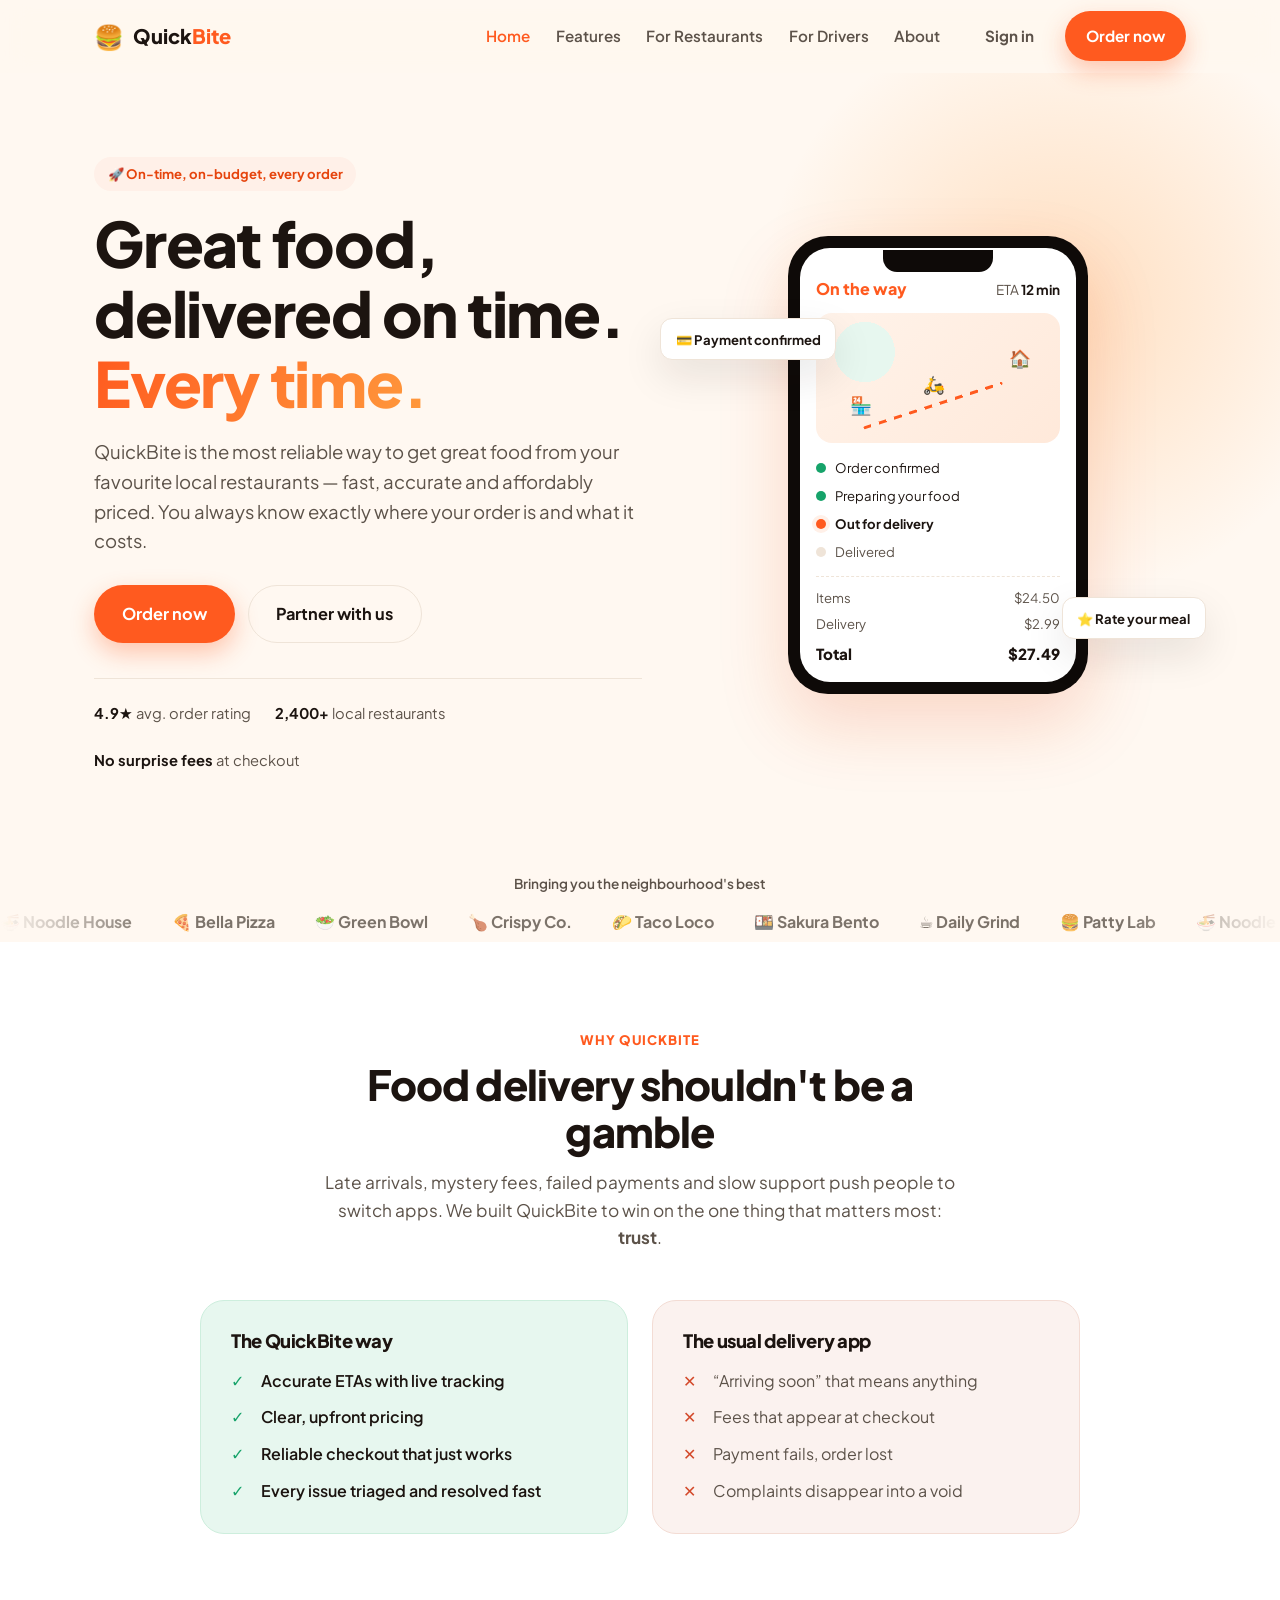
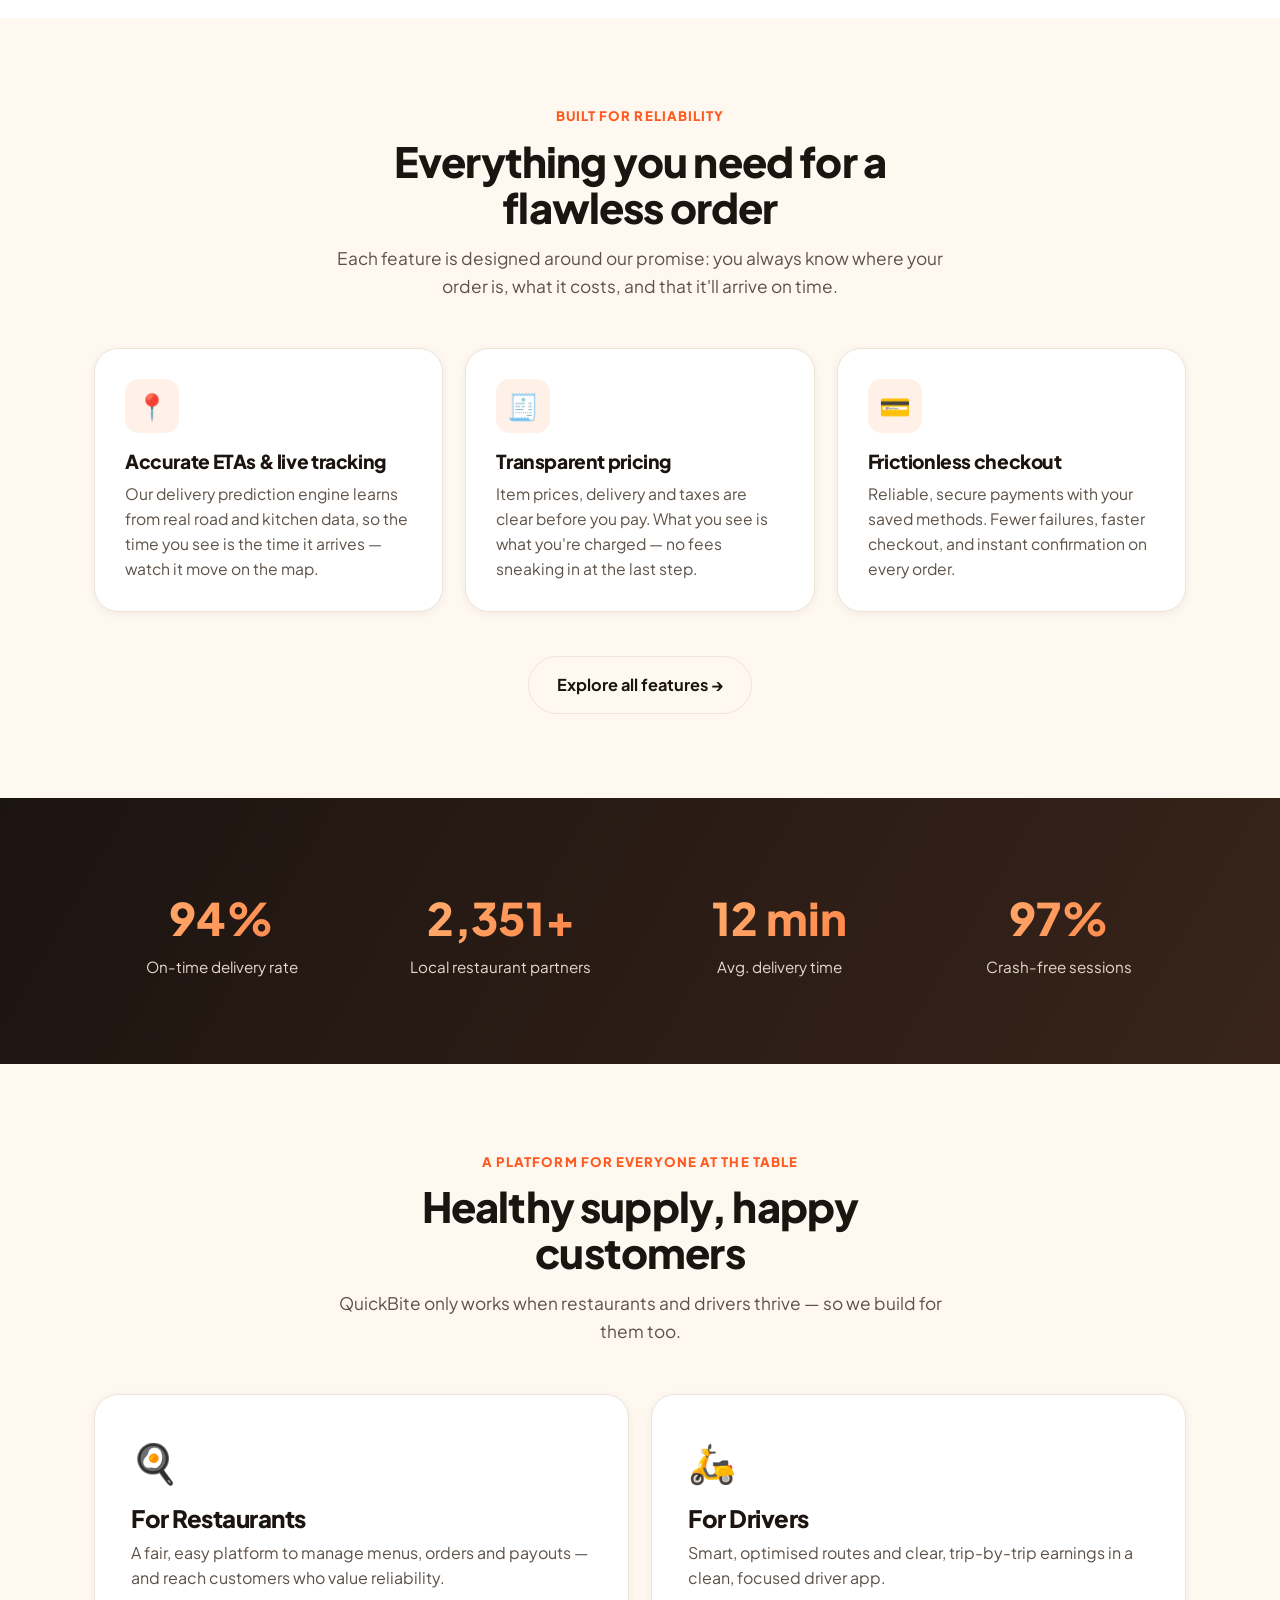
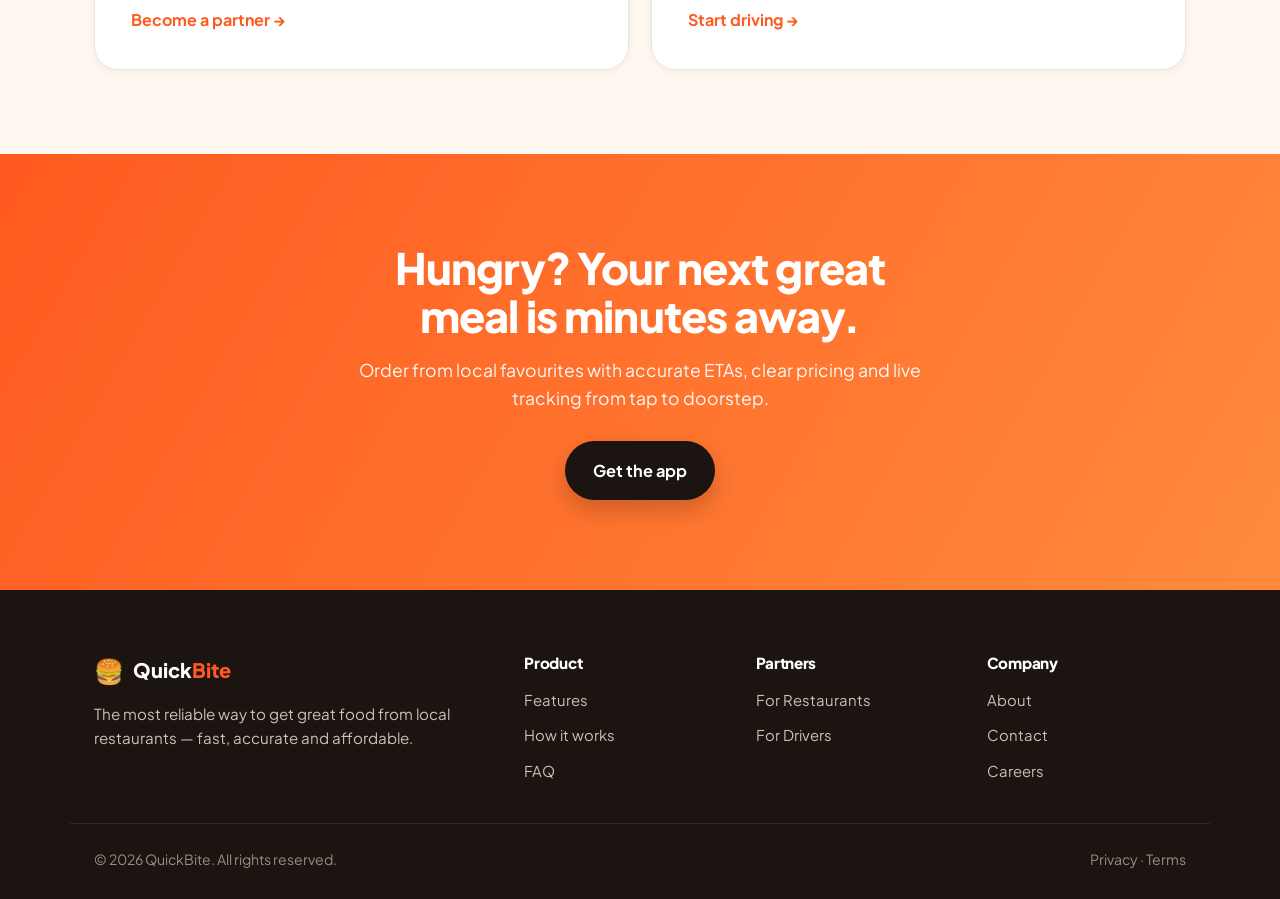
==== public/index.html @ 9fb8c3d3 "Split website into multiple pages" ====
<!DOCTYPE html>
<html lang="en">
<head>
  <meta charset="UTF-8" />
  <meta name="viewport" content="width=device-width, initial-scale=1.0" />
  <title>QuickBite — Great food, delivered on time. Every time.</title>
  <meta name="description" content="QuickBite is the most reliable way to get great food from local restaurants — delivered fast, accurately and affordably. Live tracking, accurate ETAs and clear pricing on every order." />
  <link rel="preconnect" href="https://fonts.googleapis.com" />
  <link rel="preconnect" href="https://fonts.gstatic.com" crossorigin />
  <link href="https://fonts.googleapis.com/css2?family=Plus+Jakarta+Sans:wght@400;500;600;700;800&display=swap" rel="stylesheet" />
  <link rel="stylesheet" href="styles.css" />
  <script>document.documentElement.classList.add("js");</script>
  <link rel="icon" href="data:image/svg+xml,<svg xmlns='http://www.w3.org/2000/svg' viewBox='0 0 100 100'><text y='.9em' font-size='90'>🍔</text></svg>" />
</head>
<body>
  <!-- ===== Header ===== -->
  <header class="site-header" id="top">
    <div class="container header-inner">
      <a href="index.html" class="brand" aria-label="QuickBite home">
        <span class="brand-mark" aria-hidden="true">🍔</span>
        <span class="brand-name">Quick<span>Bite</span></span>
      </a>
      <nav class="nav" aria-label="Primary">
        <ul class="nav-links" id="navLinks">
          <li><a href="index.html" aria-current="page">Home</a></li>
          <li><a href="features.html">Features</a></li>
          <li><a href="restaurants.html">For Restaurants</a></li>
          <li><a href="drivers.html">For Drivers</a></li>
          <li><a href="about.html">About</a></li>
        </ul>
      </nav>
      <div class="header-cta">
        <a href="#" class="btn btn-ghost">Sign in</a>
        <a href="contact.html" class="btn btn-primary">Order now</a>
      </div>
      <button class="nav-toggle" id="navToggle" aria-label="Open menu" aria-expanded="false" aria-controls="navLinks">
        <span></span><span></span><span></span>
      </button>
    </div>
  </header>

  <main>
    <!-- ===== Hero ===== -->
    <section class="hero">
      <div class="container hero-grid">
        <div class="hero-copy reveal">
          <span class="eyebrow">🚀 On-time, on-budget, every order</span>
          <h1>Great food, delivered on&nbsp;time. <span class="grad">Every&nbsp;time.</span></h1>
          <p class="lead">
            QuickBite is the most reliable way to get great food from your favourite local
            restaurants — fast, accurate and affordably priced. You always know exactly where
            your order is and what it costs.
          </p>
          <div class="hero-actions">
            <a href="contact.html" class="btn btn-primary btn-lg">Order now</a>
            <a href="restaurants.html" class="btn btn-outline btn-lg">Partner with us</a>
          </div>
          <ul class="hero-trust">
            <li><strong>4.9★</strong> avg. order rating</li>
            <li><strong>2,400+</strong> local restaurants</li>
            <li><strong>No surprise fees</strong> at checkout</li>
          </ul>
        </div>

        <!-- Live-tracking phone mockup -->
        <div class="hero-visual reveal" aria-hidden="true">
          <div class="phone">
            <div class="phone-notch"></div>
            <div class="phone-screen">
              <div class="track-head">
                <span class="track-status">On the way</span>
                <span class="track-eta">ETA <strong id="etaClock">12 min</strong></span>
              </div>
              <div class="track-map">
                <div class="route"></div>
                <div class="pin pin-store">🏪</div>
                <div class="pin pin-rider">🛵</div>
                <div class="pin pin-home">🏠</div>
              </div>
              <div class="track-steps">
                <div class="tstep done"><span class="dot"></span> Order confirmed</div>
                <div class="tstep done"><span class="dot"></span> Preparing your food</div>
                <div class="tstep active"><span class="dot"></span> Out for delivery</div>
                <div class="tstep"><span class="dot"></span> Delivered</div>
              </div>
              <div class="track-bill">
                <div class="bill-row"><span>Items</span><span>$24.50</span></div>
                <div class="bill-row"><span>Delivery</span><span>$2.99</span></div>
                <div class="bill-row total"><span>Total</span><span>$27.49</span></div>
              </div>
            </div>
          </div>
          <div class="floaty floaty-1">💳 Payment confirmed</div>
          <div class="floaty floaty-2">⭐ Rate your meal</div>
        </div>
      </div>
      <div class="hero-glow" aria-hidden="true"></div>
    </section>

    <!-- ===== Logos / trust bar ===== -->
    <section class="marquee-wrap" aria-label="Trusted by local favourites">
      <p class="marquee-label">Bringing you the neighbourhood's best</p>
      <div class="marquee">
        <div class="marquee-track">
          <span>🍜 Noodle House</span><span>🍕 Bella Pizza</span><span>🥗 Green Bowl</span>
          <span>🍗 Crispy Co.</span><span>🌮 Taco Loco</span><span>🍱 Sakura Bento</span>
          <span>☕ Daily Grind</span><span>🍔 Patty Lab</span>
          <span>🍜 Noodle House</span><span>🍕 Bella Pizza</span><span>🥗 Green Bowl</span>
          <span>🍗 Crispy Co.</span><span>🌮 Taco Loco</span><span>🍱 Sakura Bento</span>
          <span>☕ Daily Grind</span><span>🍔 Patty Lab</span>
        </div>
      </div>
    </section>

    <!-- ===== Problem → Promise ===== -->
    <section class="section problem">
      <div class="container">
        <div class="section-head reveal">
          <span class="kicker">Why QuickBite</span>
          <h2>Food delivery shouldn't be a gamble</h2>
          <p>Late arrivals, mystery fees, failed payments and slow support push people to switch apps.
             We built QuickBite to win on the one thing that matters most: <strong>trust</strong>.</p>
        </div>
        <div class="compare reveal">
          <div class="compare-col good">
            <h3>The QuickBite way</h3>
            <ul>
              <li>Accurate ETAs with live tracking</li>
              <li>Clear, upfront pricing</li>
              <li>Reliable checkout that just works</li>
              <li>Every issue triaged and resolved fast</li>
            </ul>
          </div>
          <div class="compare-col bad">
            <h3>The usual delivery app</h3>
            <ul>
              <li>“Arriving soon” that means anything</li>
              <li>Fees that appear at checkout</li>
              <li>Payment fails, order lost</li>
              <li>Complaints disappear into a void</li>
            </ul>
          </div>
        </div>
      </div>
    </section>

    <!-- ===== Feature highlights ===== -->
    <section class="section features">
      <div class="container">
        <div class="section-head reveal">
          <span class="kicker">Built for reliability</span>
          <h2>Everything you need for a flawless order</h2>
          <p>Each feature is designed around our promise: you always know where your order is, what it costs, and that it'll arrive on time.</p>
        </div>
        <div class="feature-grid">
          <article class="feature-card reveal">
            <div class="feature-icon">📍</div>
            <h3>Accurate ETAs &amp; live tracking</h3>
            <p>Our delivery prediction engine learns from real road and kitchen data, so the time you see is the time it arrives — watch it move on the map.</p>
          </article>
          <article class="feature-card reveal">
            <div class="feature-icon">🧾</div>
            <h3>Transparent pricing</h3>
            <p>Item prices, delivery and taxes are clear before you pay. What you see is what you're charged — no fees sneaking in at the last step.</p>
          </article>
          <article class="feature-card reveal">
            <div class="feature-icon">💳</div>
            <h3>Frictionless checkout</h3>
            <p>Reliable, secure payments with your saved methods. Fewer failures, faster checkout, and instant confirmation on every order.</p>
          </article>
        </div>
        <div class="section-foot reveal">
          <a href="features.html" class="btn btn-outline btn-lg">Explore all features →</a>
        </div>
      </div>
    </section>

    <!-- ===== Stats band ===== -->
    <section class="section stats-band">
      <div class="container stats-grid">
        <div class="stat reveal"><span class="stat-num" data-count="96" data-suffix="%">0%</span><span class="stat-label">On-time delivery rate</span></div>
        <div class="stat reveal"><span class="stat-num" data-count="2400" data-suffix="+">0</span><span class="stat-label">Local restaurant partners</span></div>
        <div class="stat reveal"><span class="stat-num" data-count="12" data-suffix=" min">0</span><span class="stat-label">Avg. delivery time</span></div>
        <div class="stat reveal"><span class="stat-num" data-count="99" data-suffix="%">0%</span><span class="stat-label">Crash-free sessions</span></div>
      </div>
    </section>

    <!-- ===== Audience teasers ===== -->
    <section class="section audience">
      <div class="container">
        <div class="section-head reveal">
          <span class="kicker">A platform for everyone at the table</span>
          <h2>Healthy supply, happy customers</h2>
          <p>QuickBite only works when restaurants and drivers thrive — so we build for them too.</p>
        </div>
        <div class="audience-grid">
          <a href="restaurants.html" class="audience-card reveal">
            <span class="audience-emoji">🍳</span>
            <h3>For Restaurants</h3>
            <p>A fair, easy platform to manage menus, orders and payouts — and reach customers who value reliability.</p>
            <span class="audience-link">Become a partner →</span>
          </a>
          <a href="drivers.html" class="audience-card reveal">
            <span class="audience-emoji">🛵</span>
            <h3>For Drivers</h3>
            <p>Smart, optimised routes and clear, trip-by-trip earnings in a clean, focused driver app.</p>
            <span class="audience-link">Start driving →</span>
          </a>
        </div>
      </div>
    </section>

    <!-- ===== CTA ===== -->
    <section class="cta">
      <div class="container cta-inner reveal">
        <h2>Hungry? Your next great meal is minutes away.</h2>
        <p>Order from local favourites with accurate ETAs, clear pricing and live tracking from tap to doorstep.</p>
        <a href="contact.html" class="btn btn-primary btn-lg">Get the app</a>
      </div>
    </section>
  </main>

  <!-- ===== Footer (shared) ===== -->
  <footer class="site-footer">
    <div class="container footer-grid">
      <div class="footer-brand">
        <a href="index.html" class="brand">
          <span class="brand-mark" aria-hidden="true">🍔</span>
          <span class="brand-name">Quick<span>Bite</span></span>
        </a>
        <p>The most reliable way to get great food from local restaurants — fast, accurate and affordable.</p>
      </div>
      <div class="footer-col">
        <h4>Product</h4>
        <ul>
          <li><a href="features.html">Features</a></li>
          <li><a href="features.html#how">How it works</a></li>
          <li><a href="features.html#faq">FAQ</a></li>
        </ul>
      </div>
      <div class="footer-col">
        <h4>Partners</h4>
        <ul>
          <li><a href="restaurants.html">For Restaurants</a></li>
          <li><a href="drivers.html">For Drivers</a></li>
        </ul>
      </div>
      <div class="footer-col">
        <h4>Company</h4>
        <ul>
          <li><a href="about.html">About</a></li>
          <li><a href="contact.html">Contact</a></li>
          <li><a href="#">Careers</a></li>
        </ul>
      </div>
    </div>
    <div class="container footer-bottom">
      <span>© <span id="year"></span> QuickBite. All rights reserved.</span>
      <span class="footer-legal"><a href="#">Privacy</a> · <a href="#">Terms</a></span>
    </div>
  </footer>

  <script src="script.js"></script>
</body>
</html>
---- public/styles.css ----
/* ===================================================================
   QuickBite — marketing site styles
   Pure CSS, no frameworks
   =================================================================== */

:root {
  --ink: #1c1410;
  --ink-soft: #5c5249;
  --cream: #fff8f1;
  --paper: #ffffff;
  --line: #efe4d8;

  --brand: #ff5a1f;        /* warm appetite orange */
  --brand-dark: #e6440d;
  --brand-soft: #fff0e8;
  --accent: #16a36a;       /* trust green */
  --accent-soft: #e7f7ef;
  --warn: #d98a00;

  --radius: 16px;
  --radius-lg: 24px;
  --shadow-sm: 0 2px 8px rgba(28, 20, 16, .06);
  --shadow: 0 16px 40px rgba(28, 20, 16, .10);
  --shadow-lg: 0 30px 70px rgba(230, 68, 13, .18);

  --container: 1140px;
  --font: "Plus Jakarta Sans", system-ui, -apple-system, Segoe UI, Roboto, sans-serif;
}

* { box-sizing: border-box; margin: 0; padding: 0; }

html { scroll-behavior: smooth; scroll-padding-top: 84px; }

body {
  font-family: var(--font);
  color: var(--ink);
  background: var(--cream);
  line-height: 1.6;
  -webkit-font-smoothing: antialiased;
  overflow-x: hidden;
}

h1, h2, h3, h4 { line-height: 1.12; letter-spacing: -0.02em; font-weight: 800; }
a { color: inherit; text-decoration: none; }
img { max-width: 100%; display: block; }

.container { width: 100%; max-width: var(--container); margin: 0 auto; padding: 0 24px; }

.grad {
  background: linear-gradient(120deg, var(--brand), #ff9a3d);
  -webkit-background-clip: text;
  background-clip: text;
  color: transparent;
}

/* ===== Buttons ===== */
.btn {
  --pad-y: .72rem; --pad-x: 1.25rem;
  display: inline-flex; align-items: center; justify-content: center;
  gap: .5rem;
  padding: var(--pad-y) var(--pad-x);
  border-radius: 999px;
  font-weight: 700; font-size: .95rem;
  border: 1.5px solid transparent;
  cursor: pointer;
  transition: transform .15s ease, box-shadow .2s ease, background .2s ease, color .2s ease;
  white-space: nowrap;
}
.btn:active { transform: translateY(1px); }
.btn-lg { --pad-y: .95rem; --pad-x: 1.7rem; font-size: 1.02rem; }

.btn-primary { background: var(--brand); color: #fff; box-shadow: 0 10px 24px rgba(255, 90, 31, .32); }
.btn-primary:hover { background: var(--brand-dark); transform: translateY(-2px); box-shadow: 0 16px 30px rgba(255, 90, 31, .4); }

.btn-outline { background: transparent; color: var(--ink); border-color: var(--line); }
.btn-outline:hover { border-color: var(--brand); color: var(--brand); transform: translateY(-2px); }

.btn-ghost { background: transparent; color: var(--ink-soft); }
.btn-ghost:hover { color: var(--ink); }

/* ===== Header ===== */
.site-header {
  position: sticky; top: 0; z-index: 50;
  background: rgba(255, 248, 241, .8);
  backdrop-filter: saturate(180%) blur(14px);
  border-bottom: 1px solid transparent;
  transition: border-color .25s ease, box-shadow .25s ease, background .25s ease;
}
.site-header.scrolled { border-color: var(--line); box-shadow: var(--shadow-sm); background: rgba(255, 248, 241, .92); }
.header-inner { display: flex; align-items: center; gap: 1.5rem; height: 72px; }

.brand { display: inline-flex; align-items: center; gap: .55rem; font-weight: 800; font-size: 1.25rem; }
.brand-mark { font-size: 1.5rem; line-height: 1; }
.brand-name span { color: var(--brand); }

.nav { margin-left: auto; }
.nav-links { display: flex; gap: 1.6rem; list-style: none; }
.nav-links a { font-weight: 600; font-size: .95rem; color: var(--ink-soft); transition: color .15s ease; }
.nav-links a:hover { color: var(--brand); }

.header-cta { display: flex; align-items: center; gap: .6rem; }

.nav-toggle { display: none; flex-direction: column; gap: 5px; background: none; border: 0; cursor: pointer; padding: 8px; }
.nav-toggle span { width: 24px; height: 2.5px; background: var(--ink); border-radius: 2px; transition: transform .25s ease, opacity .2s ease; }
.nav-toggle.open span:nth-child(1) { transform: translateY(7.5px) rotate(45deg); }
.nav-toggle.open span:nth-child(2) { opacity: 0; }
.nav-toggle.open span:nth-child(3) { transform: translateY(-7.5px) rotate(-45deg); }

/* ===== Hero ===== */
.hero { position: relative; padding: 84px 0 72px; overflow: hidden; }
.hero-grid { display: grid; grid-template-columns: 1.05fr .95fr; gap: 48px; align-items: center; }

.eyebrow {
  display: inline-block; font-size: .82rem; font-weight: 700;
  color: var(--brand-dark); background: var(--brand-soft);
  padding: .4rem .85rem; border-radius: 999px; margin-bottom: 1.1rem;
}
.hero-copy h1 { font-size: clamp(2.4rem, 5.2vw, 3.9rem); }
.lead { font-size: 1.16rem; color: var(--ink-soft); margin: 1.2rem 0 1.8rem; max-width: 32em; }

.hero-actions { display: flex; gap: .8rem; flex-wrap: wrap; }
.hero-trust {
  display: flex; gap: 1.5rem; flex-wrap: wrap; list-style: none;
  margin-top: 2.2rem; padding-top: 1.4rem; border-top: 1px solid var(--line);
  font-size: .92rem; color: var(--ink-soft);
}
.hero-trust strong { color: var(--ink); }

.hero-glow {
  position: absolute; inset: auto -10% 0 auto; width: 700px; height: 700px;
  background: radial-gradient(circle, rgba(255, 154, 61, .28), transparent 60%);
  z-index: -1; top: -120px;
}

/* Phone mockup */
.hero-visual { position: relative; display: flex; justify-content: center; }
.phone {
  position: relative; width: 300px; background: #0e0a08; border-radius: 40px;
  padding: 12px; box-shadow: var(--shadow-lg); animation: float 6s ease-in-out infinite;
}
.phone-notch { position: absolute; top: 14px; left: 50%; transform: translateX(-50%); width: 110px; height: 22px; background: #0e0a08; border-radius: 0 0 14px 14px; z-index: 3; }
.phone-screen { background: var(--paper); border-radius: 30px; padding: 28px 16px 16px; overflow: hidden; }

.track-head { display: flex; justify-content: space-between; align-items: baseline; margin-bottom: 12px; }
.track-status { font-weight: 800; color: var(--brand); }
.track-eta { font-size: .85rem; color: var(--ink-soft); }
.track-eta strong { color: var(--ink); }

.track-map {
  position: relative; height: 130px; border-radius: 16px; margin-bottom: 14px;
  background:
    radial-gradient(circle at 20% 30%, #e7f7ef 0 14%, transparent 14%),
    linear-gradient(135deg, #fff3ea, #ffe9da);
  overflow: hidden;
}
.route { position: absolute; left: 18%; top: 70%; width: 60%; height: 3px; background: repeating-linear-gradient(90deg, var(--brand) 0 8px, transparent 8px 16px); transform: rotate(-18deg); border-radius: 3px; }
.pin { position: absolute; font-size: 1.1rem; }
.pin-store { left: 14%; top: 60%; }
.pin-home { right: 12%; top: 24%; }
.pin-rider { left: 44%; top: 44%; animation: ride 4s ease-in-out infinite; }

.track-steps { display: grid; gap: 7px; margin-bottom: 14px; }
.tstep { display: flex; align-items: center; gap: 9px; font-size: .82rem; color: var(--ink-soft); }
.tstep .dot { width: 10px; height: 10px; border-radius: 50%; background: var(--line); flex: none; }
.tstep.done .dot { background: var(--accent); }
.tstep.done { color: var(--ink); }
.tstep.active .dot { background: var(--brand); box-shadow: 0 0 0 4px var(--brand-soft); }
.tstep.active { color: var(--ink); font-weight: 700; }

.track-bill { border-top: 1px dashed var(--line); padding-top: 10px; display: grid; gap: 5px; }
.bill-row { display: flex; justify-content: space-between; font-size: .82rem; color: var(--ink-soft); }
.bill-row.total { font-weight: 800; color: var(--ink); font-size: .95rem; margin-top: 3px; }

.floaty {
  position: absolute; background: #fff; padding: .6rem .9rem; border-radius: 12px;
  box-shadow: var(--shadow); font-size: .82rem; font-weight: 700; border: 1px solid var(--line);
}
.floaty-1 { top: 18%; left: -6%; animation: float 5s ease-in-out infinite; }
.floaty-2 { bottom: 12%; right: -4%; animation: float 5.5s ease-in-out infinite .6s; }

@keyframes float { 0%,100% { transform: translateY(0); } 50% { transform: translateY(-12px); } }
@keyframes ride { 0%,100% { transform: translate(0,0); } 50% { transform: translate(24px,-14px); } }

/* ===== Marquee ===== */
.marquee-wrap { padding: 28px 0 8px; }
.marquee-label { text-align: center; color: var(--ink-soft); font-size: .85rem; font-weight: 600; margin-bottom: 14px; }
.marquee { position: relative; overflow: hidden; -webkit-mask-image: linear-gradient(90deg, transparent, #000 12%, #000 88%, transparent); mask-image: linear-gradient(90deg, transparent, #000 12%, #000 88%, transparent); }
.marquee-track { display: flex; gap: 2.5rem; width: max-content; animation: scroll 28s linear infinite; }
.marquee-track span { font-weight: 700; color: var(--ink-soft); white-space: nowrap; opacity: .8; }
@keyframes scroll { to { transform: translateX(-50%); } }

/* ===== Sections ===== */
.section { padding: 84px 0; }
.section-head { max-width: 640px; margin: 0 auto 48px; text-align: center; }
.kicker { display: inline-block; color: var(--brand); font-weight: 800; font-size: .82rem; letter-spacing: .08em; text-transform: uppercase; margin-bottom: .7rem; }
.section-head h2 { font-size: clamp(1.8rem, 3.6vw, 2.6rem); }
.section-head p { color: var(--ink-soft); margin-top: .9rem; font-size: 1.08rem; }

/* ===== Problem compare ===== */
.problem { background: var(--paper); }
.compare { display: grid; grid-template-columns: 1fr 1fr; gap: 24px; max-width: 880px; margin: 0 auto; }
.compare-col { border-radius: var(--radius-lg); padding: 30px; }
.compare-col h3 { font-size: 1.15rem; margin-bottom: 1rem; }
.compare-col ul { list-style: none; display: grid; gap: .7rem; }
.compare-col li { position: relative; padding-left: 1.9rem; color: var(--ink-soft); }
.compare-col li::before { position: absolute; left: 0; top: 0; font-weight: 800; }
.compare-col.bad { background: #fbf2ef; border: 1px solid #f3dcd4; }
.compare-col.bad li::before { content: "✕"; color: #d3492a; }
.compare-col.good { background: var(--accent-soft); border: 1px solid #cdeeddff; }
.compare-col.good li::before { content: "✓"; color: var(--accent); }
.compare-col.good li { color: var(--ink); font-weight: 600; }

/* ===== Features ===== */
.feature-grid { display: grid; grid-template-columns: repeat(3, 1fr); gap: 22px; }
.feature-card {
  background: var(--paper); border: 1px solid var(--line); border-radius: var(--radius-lg);
  padding: 30px; box-shadow: var(--shadow-sm); transition: transform .2s ease, box-shadow .2s ease, border-color .2s ease;
}
.feature-card:hover { transform: translateY(-6px); box-shadow: var(--shadow); border-color: #f1d9cb; }
.feature-icon { width: 54px; height: 54px; display: grid; place-items: center; font-size: 1.6rem; background: var(--brand-soft); border-radius: 14px; margin-bottom: 1.1rem; }
.feature-card h3 { font-size: 1.2rem; margin-bottom: .5rem; }
.feature-card p { color: var(--ink-soft); font-size: .98rem; }

/* ===== How it works ===== */
.how { background: var(--paper); }
.steps { list-style: none; display: grid; grid-template-columns: repeat(3, 1fr); gap: 26px; counter-reset: step; }
.step { position: relative; padding: 30px; border-radius: var(--radius-lg); background: var(--cream); border: 1px solid var(--line); }
.step-num { display: grid; place-items: center; width: 44px; height: 44px; border-radius: 50%; background: var(--brand); color: #fff; font-weight: 800; margin-bottom: 1rem; box-shadow: 0 8px 18px rgba(255,90,31,.3); }
.step h3 { font-size: 1.25rem; margin-bottom: .4rem; }
.step p { color: var(--ink-soft); }

/* ===== Stats band ===== */
.stats-band { background: linear-gradient(120deg, var(--ink), #38241a); color: #fff; }
.stats-grid { display: grid; grid-template-columns: repeat(4, 1fr); gap: 24px; text-align: center; }
.stat-num { display: block; font-size: clamp(2rem, 4vw, 2.8rem); font-weight: 800; background: linear-gradient(120deg, #ffb87a, #ff7a3d); -webkit-background-clip: text; background-clip: text; color: transparent; }
.stat-label { color: #e6d8cd; font-size: .95rem; }

/* ===== Split sections ===== */
.split-grid { display: grid; grid-template-columns: 1fr 1fr; gap: 56px; align-items: center; }
.split.reverse { background: var(--paper); }
.split-copy h2 { font-size: clamp(1.7rem, 3.2vw, 2.3rem); margin-bottom: 1rem; }
.split-copy > p { color: var(--ink-soft); font-size: 1.06rem; margin-bottom: 1.4rem; }
.check-list { list-style: none; display: grid; gap: .7rem; margin-bottom: 1.8rem; }
.check-list li { position: relative; padding-left: 2rem; }
.check-list li::before { content: "✓"; position: absolute; left: 0; top: 0; width: 22px; height: 22px; background: var(--accent-soft); color: var(--accent); border-radius: 50%; display: grid; place-items: center; font-size: .75rem; font-weight: 800; }

/* Panels */
.panel { background: var(--paper); border: 1px solid var(--line); border-radius: var(--radius-lg); padding: 24px; box-shadow: var(--shadow); }
.panel.dark { background: #15100d; border-color: #2a2019; color: #fff; }
.panel-top { display: flex; justify-content: space-between; align-items: center; margin-bottom: 18px; }
.panel-title { font-weight: 800; }
.badge { font-size: .72rem; font-weight: 700; padding: .25rem .6rem; border-radius: 999px; background: var(--brand-soft); color: var(--brand-dark); }
.badge.live { background: var(--accent-soft); color: var(--accent); }
.panel-stat { display: flex; justify-content: space-between; align-items: baseline; margin-bottom: 14px; color: var(--ink-soft); }
.panel-stat strong { font-size: 1.8rem; color: var(--ink); }
.panel-bars { display: flex; align-items: flex-end; gap: 8px; height: 90px; margin-bottom: 18px; }
.panel-bars div { flex: 1; height: var(--h); background: linear-gradient(180deg, var(--brand), #ffb87a); border-radius: 6px 6px 0 0; }
.panel-rows { display: grid; gap: 8px; }
.prow { display: flex; justify-content: space-between; align-items: center; font-size: .9rem; padding: .55rem .8rem; background: var(--cream); border-radius: 10px; }
.prow .ok { color: var(--accent); font-weight: 700; font-size: .8rem; }
.prow .warn { color: var(--warn); font-weight: 700; font-size: .8rem; }

.driver-eta { font-size: 1.1rem; margin-bottom: 18px; color: #f0e6dd; }
.driver-eta strong { color: #ffb87a; }
.driver-route { display: flex; align-items: center; gap: 6px; margin-bottom: 22px; }
.dr-dot { width: 38px; height: 38px; display: grid; place-items: center; background: #241a14; border-radius: 50%; font-size: 1.1rem; flex: none; }
.dr-line { flex: 1; height: 3px; background: repeating-linear-gradient(90deg, #ffb87a 0 8px, transparent 8px 16px); }
.driver-earn { display: grid; grid-template-columns: 1fr 1fr; gap: 12px; }
.driver-earn div { background: #211812; border-radius: 12px; padding: 12px; }
.driver-earn span { display: block; color: #b8a99c; font-size: .8rem; }
.driver-earn strong { font-size: 1.3rem; color: #fff; }

/* ===== Testimonials ===== */
.quote-grid { display: grid; grid-template-columns: repeat(3, 1fr); gap: 22px; }
.quote { background: var(--paper); border: 1px solid var(--line); border-radius: var(--radius-lg); padding: 28px; box-shadow: var(--shadow-sm); }
.quote blockquote { font-size: 1.05rem; font-weight: 500; margin-bottom: 1.2rem; }
.quote figcaption { display: flex; align-items: center; gap: .6rem; color: var(--ink-soft); font-size: .9rem; font-weight: 600; }
.avatar { width: 34px; height: 34px; border-radius: 50%; background: var(--brand); color: #fff; display: grid; place-items: center; font-weight: 800; }

/* ===== FAQ ===== */
.faq { background: var(--paper); }
.faq-inner { max-width: 760px; margin: 0 auto; }
.accordion { display: grid; gap: 12px; }
.acc-item { border: 1px solid var(--line); border-radius: var(--radius); overflow: hidden; background: var(--cream); transition: border-color .2s ease; }
.acc-item.open { border-color: var(--brand); }
.acc-q { width: 100%; display: flex; justify-content: space-between; align-items: center; gap: 1rem; padding: 1.1rem 1.3rem; background: none; border: 0; font: inherit; font-weight: 700; font-size: 1.04rem; text-align: left; cursor: pointer; color: var(--ink); }
.acc-icon { font-size: 1.5rem; color: var(--brand); transition: transform .25s ease; flex: none; }
.acc-item.open .acc-icon { transform: rotate(45deg); }
.acc-a { max-height: 0; overflow: hidden; transition: max-height .3s ease; }
.acc-a p { padding: 0 1.3rem 1.2rem; color: var(--ink-soft); }

/* ===== CTA ===== */
.cta { padding: 90px 0; background: linear-gradient(120deg, var(--brand), #ff8a3d); color: #fff; text-align: center; }
.cta-inner { max-width: 620px; margin: 0 auto; }
.cta h2 { font-size: clamp(1.9rem, 4vw, 2.7rem); }
.cta p { margin: 1rem 0 1.8rem; font-size: 1.1rem; opacity: .95; }
.cta-form { display: flex; gap: .7rem; justify-content: center; flex-wrap: wrap; }
.cta-form input { flex: 1; min-width: 240px; max-width: 340px; padding: .95rem 1.2rem; border-radius: 999px; border: 0; font: inherit; font-size: 1rem; box-shadow: var(--shadow); }
.cta-form input:focus { outline: 3px solid rgba(255,255,255,.6); }
.cta .btn-primary { background: var(--ink); box-shadow: 0 10px 24px rgba(0,0,0,.2); }
.cta .btn-primary:hover { background: #2c1f17; }
.cta-note { min-height: 1.4em; margin-top: 1rem; font-weight: 700; }

/* ===== Footer ===== */
.site-footer { background: var(--ink); color: #cdbfb3; padding: 64px 0 28px; }
.footer-grid { display: grid; grid-template-columns: 2fr 1fr 1fr 1fr; gap: 32px; padding-bottom: 40px; border-bottom: 1px solid #38281f; }
.footer-brand .brand { color: #fff; margin-bottom: 1rem; }
.footer-brand p { max-width: 28em; font-size: .95rem; }
.footer-col h4 { color: #fff; font-size: .95rem; margin-bottom: 1rem; }
.footer-col ul { list-style: none; display: grid; gap: .6rem; }
.footer-col a { color: #cdbfb3; font-size: .93rem; transition: color .15s ease; }
.footer-col a:hover { color: var(--brand); }
.footer-bottom { display: flex; justify-content: space-between; flex-wrap: wrap; gap: 1rem; padding-top: 24px; font-size: .88rem; color: #9c8b7e; }
.footer-legal a:hover { color: var(--brand); }

/* ===== Active nav link ===== */
.nav-links a[aria-current="page"] { color: var(--brand); }

/* ===== Page hero (inner pages) ===== */
.page-hero { position: relative; text-align: center; padding: 76px 0 44px; overflow: hidden; }
.page-hero.short { padding: 64px 0 28px; }
.page-hero h1 { font-size: clamp(2.1rem, 4.6vw, 3.3rem); max-width: 18ch; margin: 0 auto; }
.page-hero .lead { margin: 1.1rem auto 1.4rem; max-width: 58ch; }
.page-hero .hero-actions { justify-content: center; }

/* ===== Section footer (inline CTA under a grid) ===== */
.section-foot { text-align: center; margin-top: 44px; }

/* ===== Audience teaser cards ===== */
.audience-grid { display: grid; grid-template-columns: 1fr 1fr; gap: 22px; }
.audience-card {
  display: block; background: var(--paper); border: 1px solid var(--line);
  border-radius: var(--radius-lg); padding: 36px; box-shadow: var(--shadow-sm);
  transition: transform .2s ease, box-shadow .2s ease, border-color .2s ease;
}
.audience-card:hover { transform: translateY(-6px); box-shadow: var(--shadow); border-color: #f1d9cb; }
.audience-emoji { font-size: 2.4rem; display: block; margin-bottom: .8rem; }
.audience-card h3 { font-size: 1.5rem; margin-bottom: .5rem; }
.audience-card p { color: var(--ink-soft); margin-bottom: 1rem; }
.audience-link { font-weight: 700; color: var(--brand); }

/* ===== Narrow prose (About) ===== */
.container.narrow { max-width: 760px; }
.prose > .kicker { margin-top: 1.8rem; }
.prose > .kicker:first-child { margin-top: 0; }
.prose h2 { font-size: clamp(1.5rem, 3vw, 2rem); margin: .35rem 0 .8rem; }
.prose p { color: var(--ink-soft); font-size: 1.08rem; margin-bottom: 1.4rem; }

/* ===== Contact page ===== */
.contact-grid { display: grid; grid-template-columns: 1fr 1fr; gap: 32px; align-items: start; }
.contact-card { background: var(--paper); border: 1px solid var(--line); border-radius: var(--radius-lg); padding: 32px; box-shadow: var(--shadow); }
.contact-card > h2, .contact-info > h2 { font-size: 1.5rem; }
.contact-card > p, .contact-lead { color: var(--ink-soft); margin: .4rem 0 1.4rem; }
.signup-form { display: grid; gap: .3rem; }
.signup-form label { font-weight: 700; font-size: .9rem; margin-top: .7rem; }
.signup-form input, .signup-form select {
  padding: .8rem 1rem; border: 1.5px solid var(--line); border-radius: 12px;
  font: inherit; font-size: 1rem; background: var(--cream); color: var(--ink);
}
.signup-form input:focus, .signup-form select:focus { outline: 0; border-color: var(--brand); box-shadow: 0 0 0 3px var(--brand-soft); }
.signup-form .btn { margin-top: 1.1rem; }
.signup-form .cta-note { margin-top: .6rem; }
.contact-list { list-style: none; display: grid; gap: 1.1rem; }
.contact-list li { display: flex; gap: 1rem; align-items: flex-start; }
.contact-emoji { font-size: 1.5rem; width: 48px; height: 48px; display: grid; place-items: center; background: var(--brand-soft); border-radius: 14px; flex: none; }
.contact-list h3 { font-size: 1.05rem; }
.contact-list p { color: var(--ink-soft); font-size: .92rem; margin: .1rem 0 .2rem; }
.contact-list a { color: var(--brand); font-weight: 600; font-size: .92rem; }

/* ===== Reveal animation =====
   Only hidden when JS is active (.js on <html>); otherwise content shows normally. */
.js .reveal { opacity: 0; transform: translateY(24px); transition: opacity .6s ease, transform .6s ease; }
.js .reveal.visible { opacity: 1; transform: none; }

/* ===== Responsive ===== */
@media (max-width: 920px) {
  .hero-grid { grid-template-columns: 1fr; gap: 40px; }
  .hero-visual { order: -1; }
  .feature-grid, .steps, .quote-grid { grid-template-columns: 1fr 1fr; }
  .stats-grid { grid-template-columns: 1fr 1fr; }
  .split-grid { grid-template-columns: 1fr; gap: 36px; }
  .split.reverse .split-visual { order: -1; }
  .footer-grid { grid-template-columns: 1fr 1fr; }
  .audience-grid, .contact-grid { grid-template-columns: 1fr; }
}

@media (max-width: 720px) {
  .nav, .header-cta { display: none; }
  .nav-toggle { display: flex; }
  .nav.open {
    display: block; position: absolute; top: 72px; left: 0; right: 0;
    background: var(--paper); border-bottom: 1px solid var(--line); box-shadow: var(--shadow);
  }
  .nav.open .nav-links { flex-direction: column; gap: 0; padding: 8px 0; }
  .nav.open .nav-links a { display: block; padding: .9rem 24px; }
  .section { padding: 60px 0; }
  .compare, .feature-grid, .steps, .quote-grid { grid-template-columns: 1fr; }
  .stats-grid, .footer-grid { grid-template-columns: 1fr 1fr; }
  .hero { padding: 48px 0 56px; }
}

@media (max-width: 460px) {
  .stats-grid { grid-template-columns: 1fr; }
  .footer-grid { grid-template-columns: 1fr; }
  .hero-trust { gap: 1rem; }
}

@media (prefers-reduced-motion: reduce) {
  * { animation: none !important; scroll-behavior: auto; }
  .js .reveal { opacity: 1; transform: none; transition: none; }
}
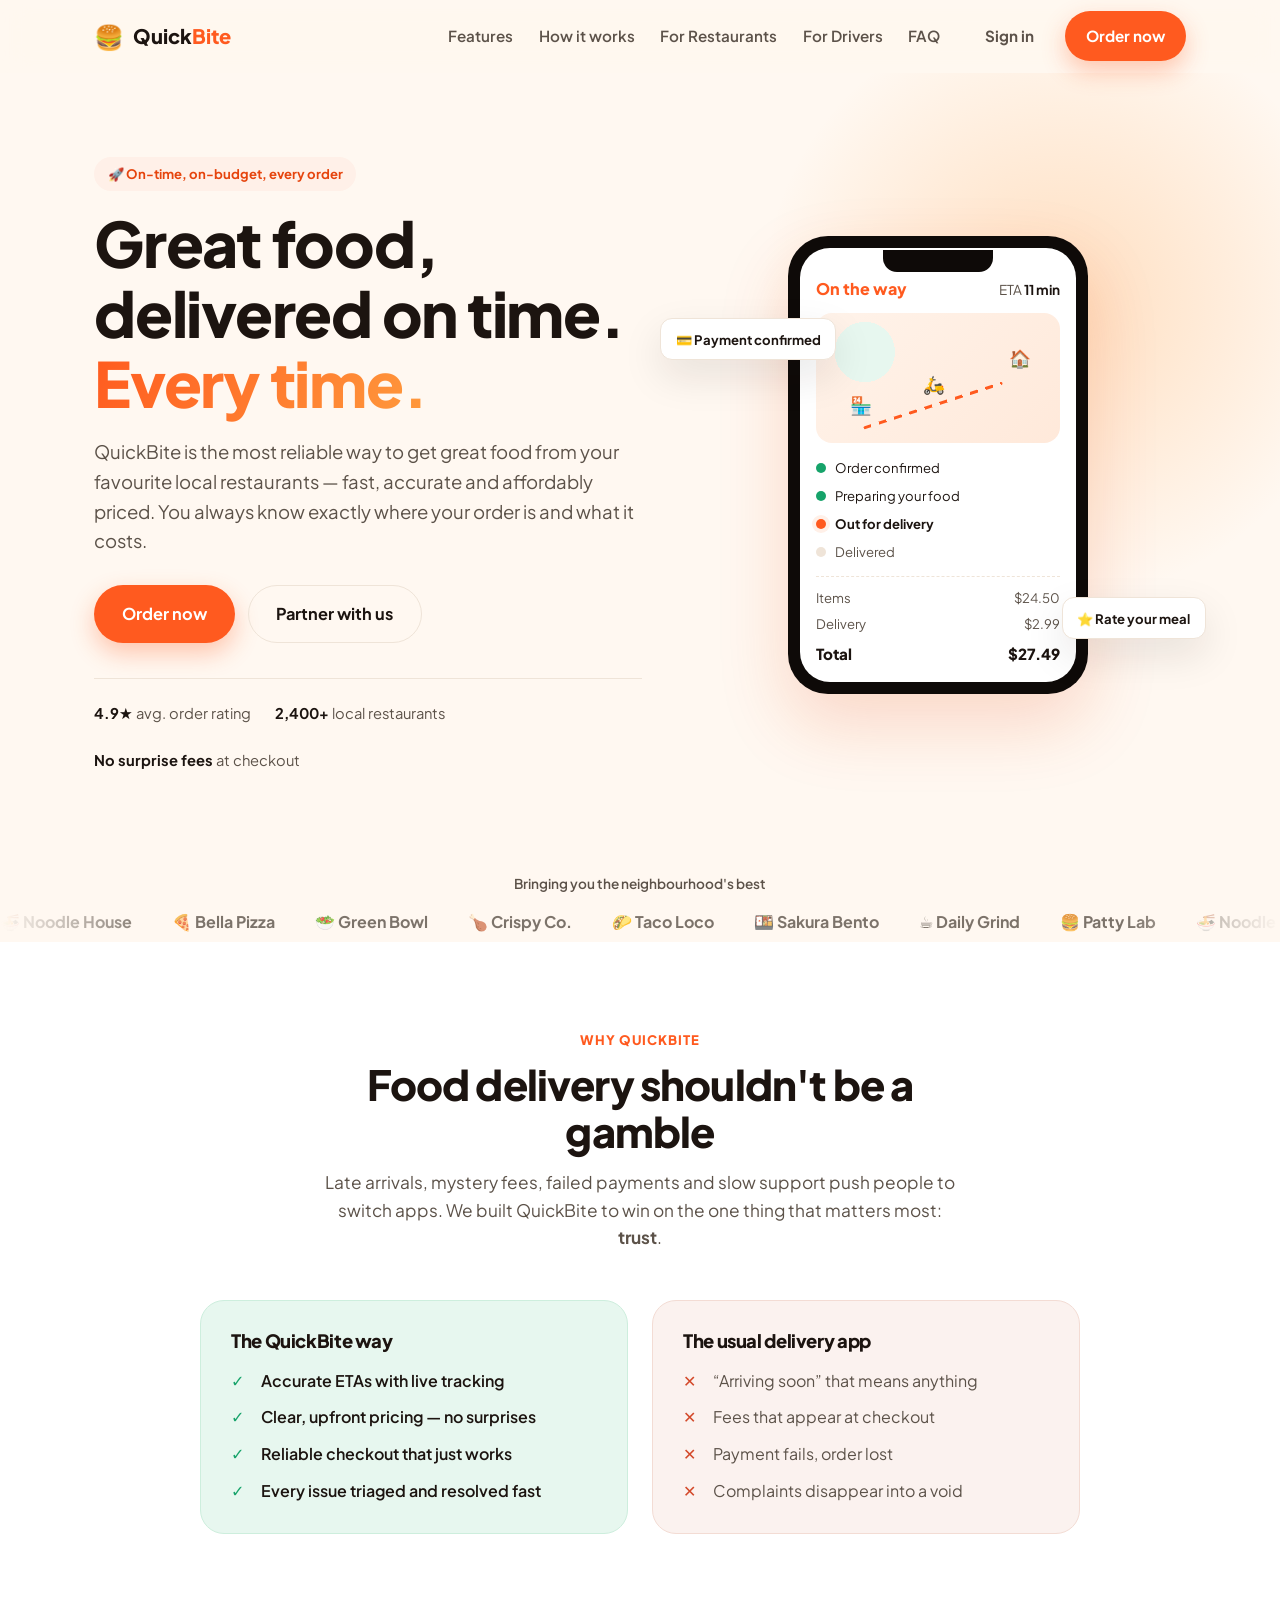
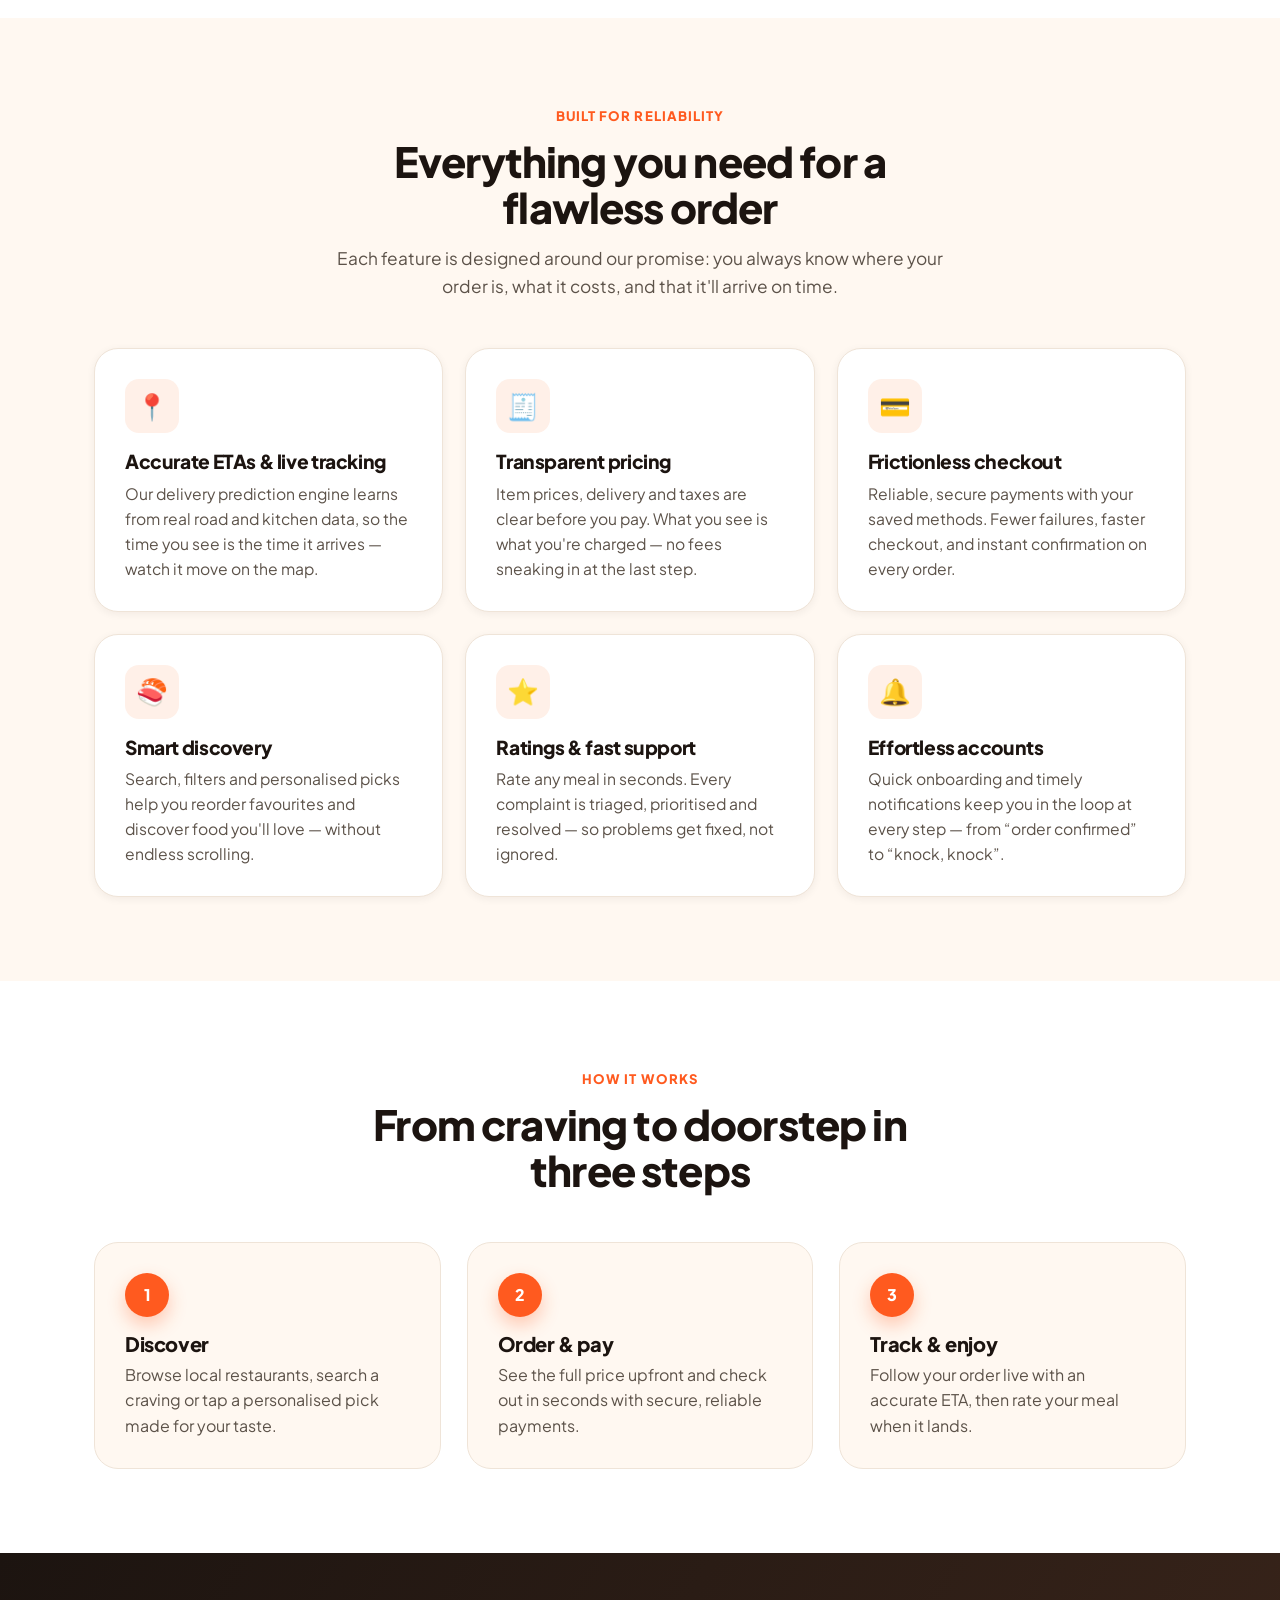
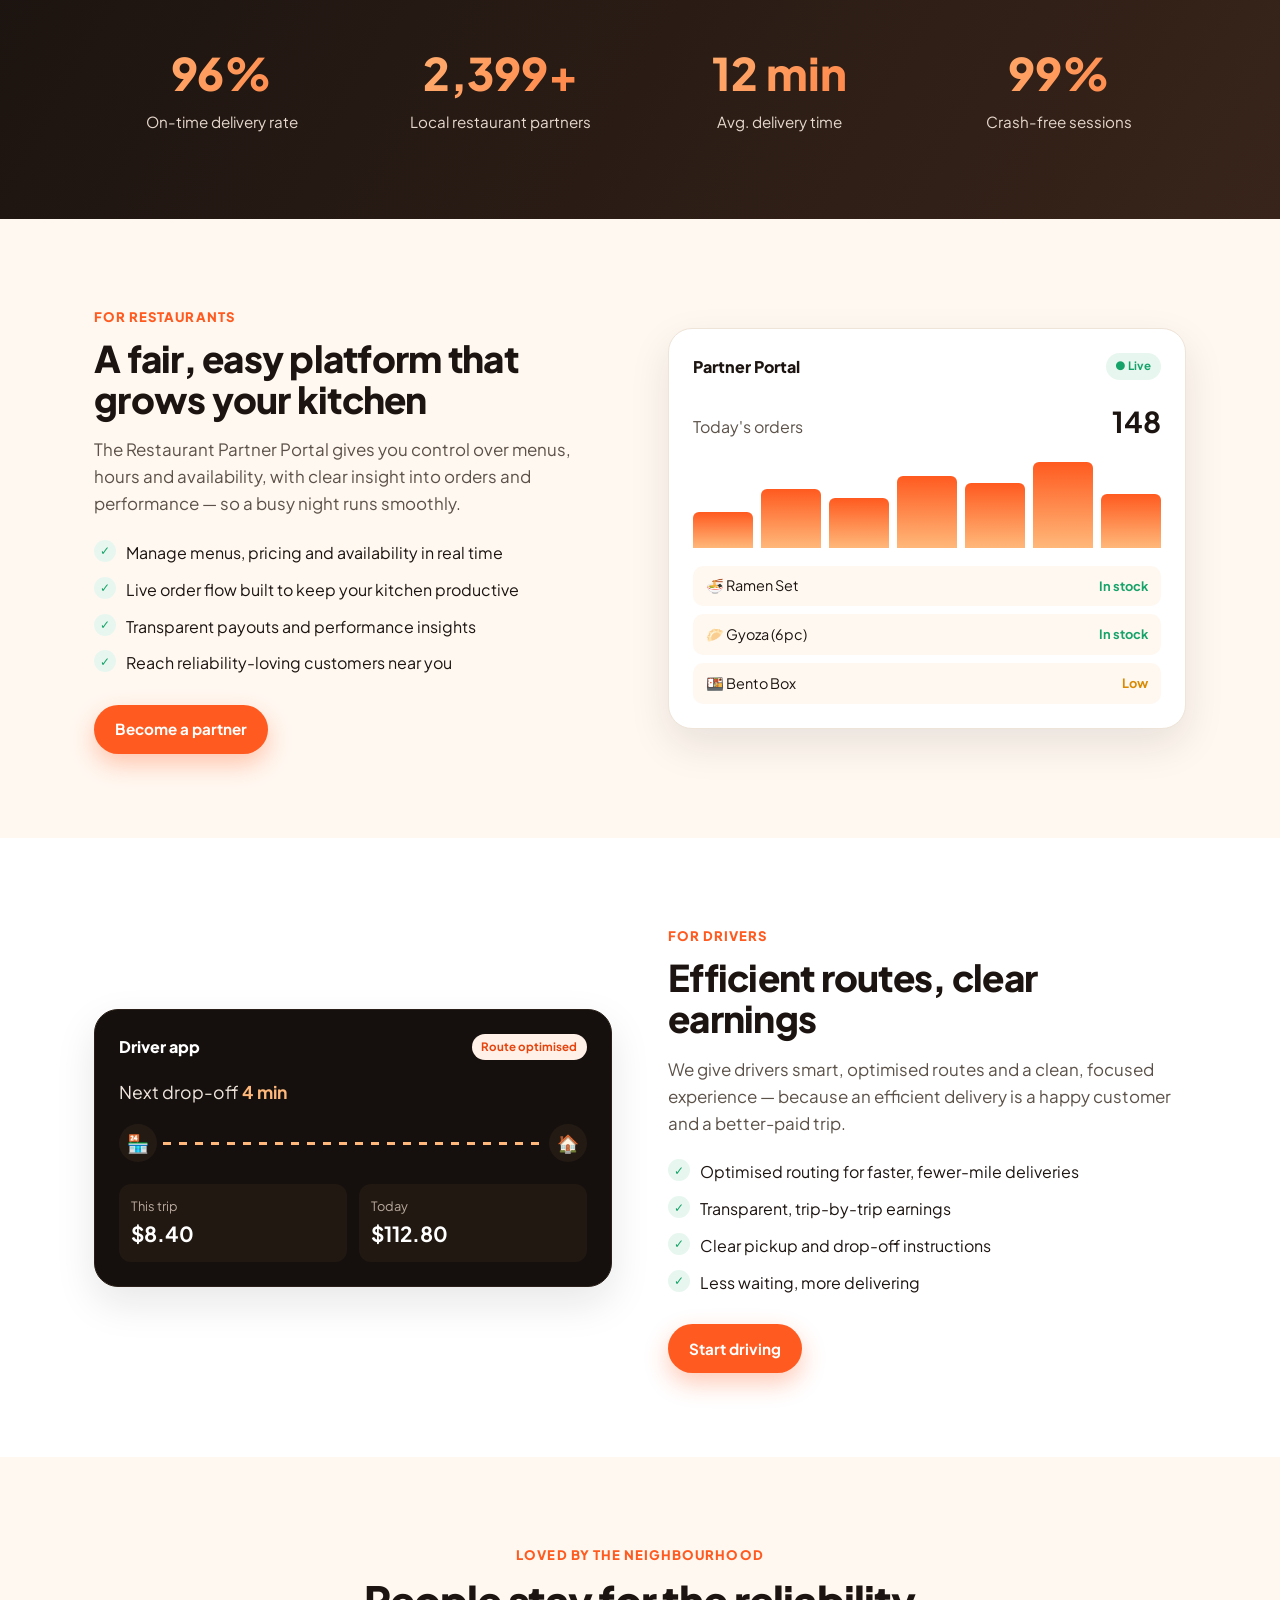
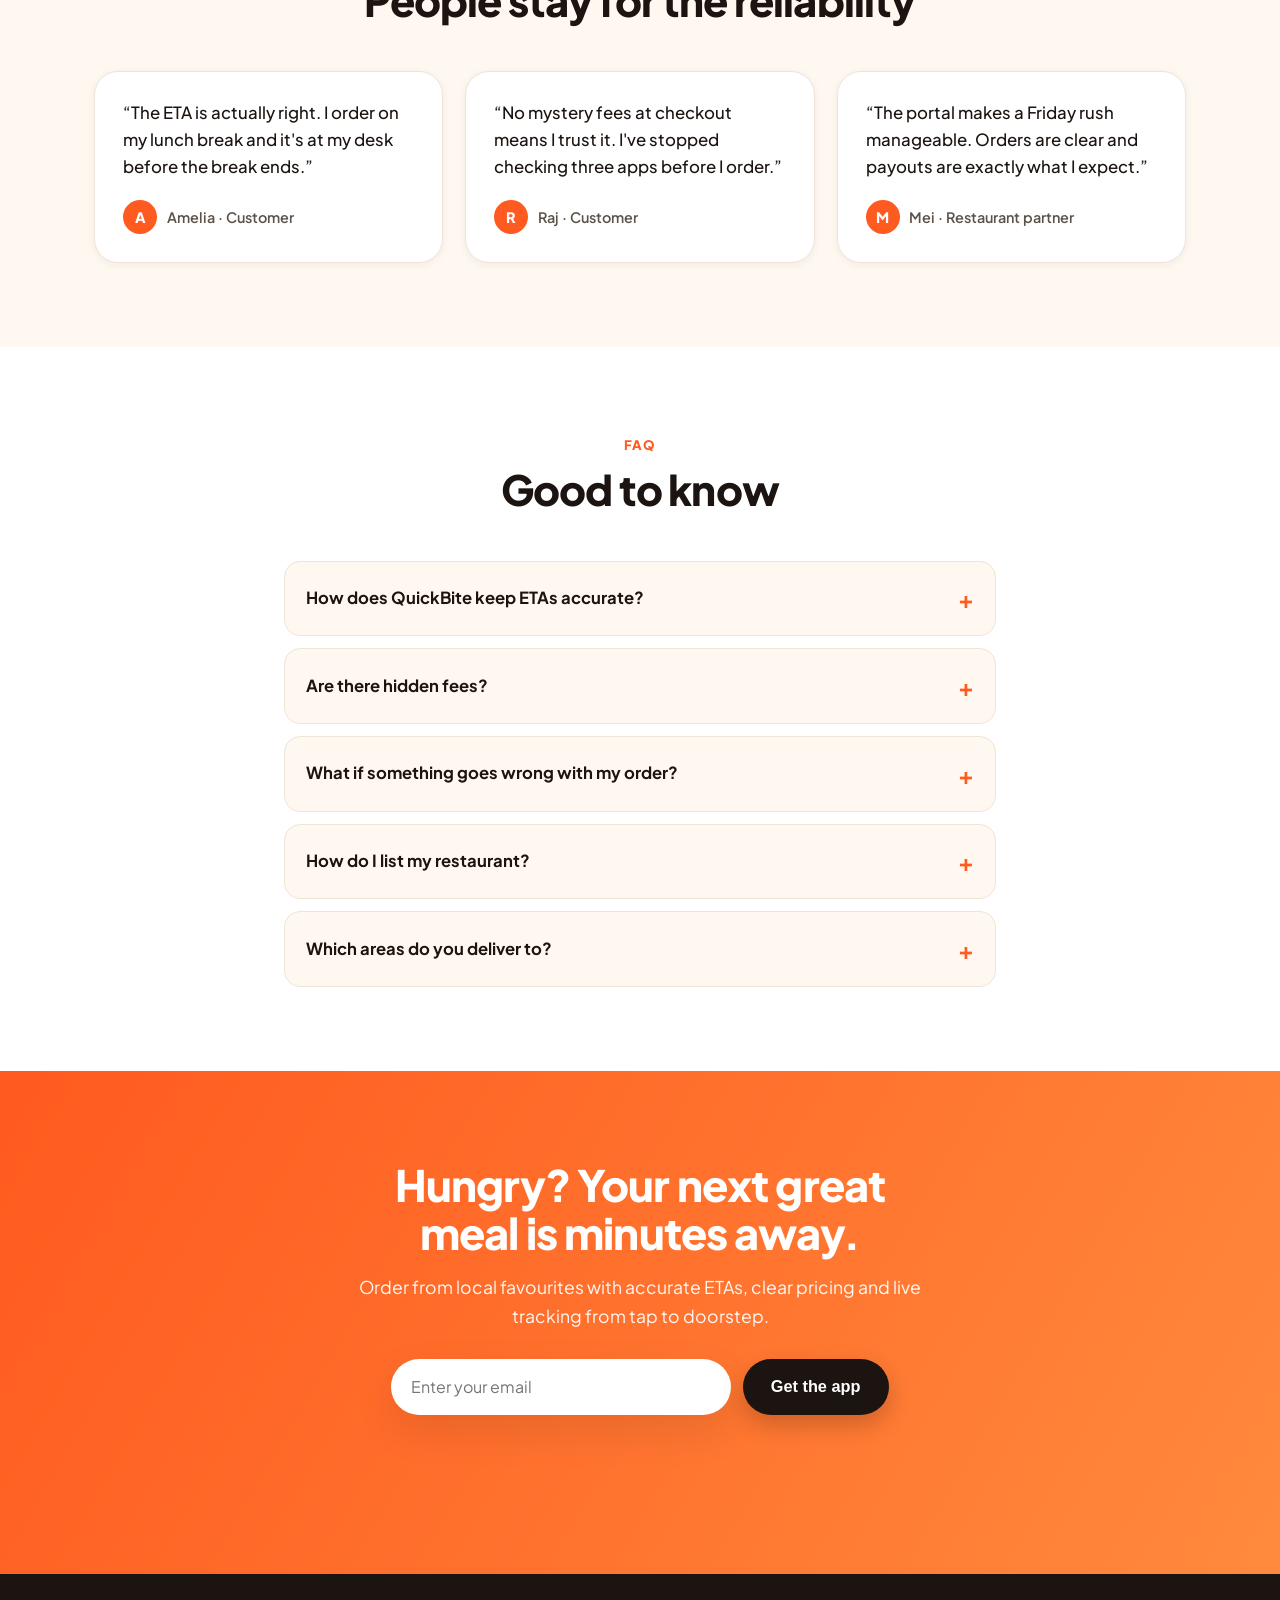
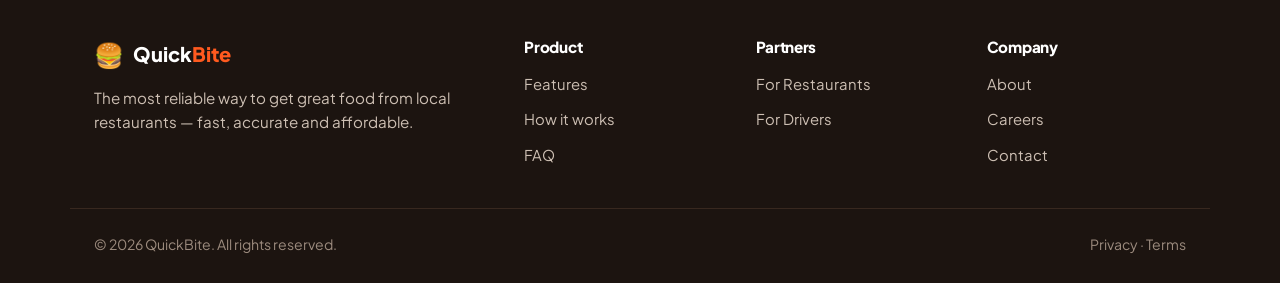
==== commit 3d586fc2: "Host website" ====
--- a/public/index.html
+++ b/public/index.html
@@ -9,6 +9,7 @@
   <link rel="preconnect" href="https://fonts.gstatic.com" crossorigin />
   <link href="https://fonts.googleapis.com/css2?family=Plus+Jakarta+Sans:wght@400;500;600;700;800&display=swap" rel="stylesheet" />
   <link rel="stylesheet" href="styles.css" />
+  <!-- Mark JS as available before first paint so reveal animations never hide content from no-JS users -->
   <script>document.documentElement.classList.add("js");</script>
   <link rel="icon" href="data:image/svg+xml,<svg xmlns='http://www.w3.org/2000/svg' viewBox='0 0 100 100'><text y='.9em' font-size='90'>🍔</text></svg>" />
 </head>
@@ -16,23 +17,26 @@
   <!-- ===== Header ===== -->
   <header class="site-header" id="top">
     <div class="container header-inner">
-      <a href="index.html" class="brand" aria-label="QuickBite home">
+      <a href="#top" class="brand" aria-label="QuickBite home">
         <span class="brand-mark" aria-hidden="true">🍔</span>
         <span class="brand-name">Quick<span>Bite</span></span>
       </a>
+
       <nav class="nav" aria-label="Primary">
         <ul class="nav-links" id="navLinks">
-          <li><a href="index.html" aria-current="page">Home</a></li>
-          <li><a href="features.html">Features</a></li>
-          <li><a href="restaurants.html">For Restaurants</a></li>
-          <li><a href="drivers.html">For Drivers</a></li>
-          <li><a href="about.html">About</a></li>
+          <li><a href="#features">Features</a></li>
+          <li><a href="#how">How it works</a></li>
+          <li><a href="#restaurants">For Restaurants</a></li>
+          <li><a href="#drivers">For Drivers</a></li>
+          <li><a href="#faq">FAQ</a></li>
         </ul>
       </nav>
+
       <div class="header-cta">
         <a href="#" class="btn btn-ghost">Sign in</a>
-        <a href="contact.html" class="btn btn-primary">Order now</a>
-      </div>
+        <a href="#order" class="btn btn-primary">Order now</a>
+      </div>
+
       <button class="nav-toggle" id="navToggle" aria-label="Open menu" aria-expanded="false" aria-controls="navLinks">
         <span></span><span></span><span></span>
       </button>
@@ -52,8 +56,8 @@
             your order is and what it costs.
           </p>
           <div class="hero-actions">
-            <a href="contact.html" class="btn btn-primary btn-lg">Order now</a>
-            <a href="restaurants.html" class="btn btn-outline btn-lg">Partner with us</a>
+            <a href="#order" class="btn btn-primary btn-lg">Order now</a>
+            <a href="#restaurants" class="btn btn-outline btn-lg">Partner with us</a>
           </div>
           <ul class="hero-trust">
             <li><strong>4.9★</strong> avg. order rating</li>
@@ -126,7 +130,7 @@
             <h3>The QuickBite way</h3>
             <ul>
               <li>Accurate ETAs with live tracking</li>
-              <li>Clear, upfront pricing</li>
+              <li>Clear, upfront pricing — no surprises</li>
               <li>Reliable checkout that just works</li>
               <li>Every issue triaged and resolved fast</li>
             </ul>
@@ -144,34 +148,79 @@
       </div>
     </section>
 
-    <!-- ===== Feature highlights ===== -->
-    <section class="section features">
+    <!-- ===== Features ===== -->
+    <section class="section features" id="features">
       <div class="container">
         <div class="section-head reveal">
           <span class="kicker">Built for reliability</span>
           <h2>Everything you need for a flawless order</h2>
           <p>Each feature is designed around our promise: you always know where your order is, what it costs, and that it'll arrive on time.</p>
         </div>
+
         <div class="feature-grid">
           <article class="feature-card reveal">
             <div class="feature-icon">📍</div>
             <h3>Accurate ETAs &amp; live tracking</h3>
             <p>Our delivery prediction engine learns from real road and kitchen data, so the time you see is the time it arrives — watch it move on the map.</p>
           </article>
+
           <article class="feature-card reveal">
             <div class="feature-icon">🧾</div>
             <h3>Transparent pricing</h3>
             <p>Item prices, delivery and taxes are clear before you pay. What you see is what you're charged — no fees sneaking in at the last step.</p>
           </article>
+
           <article class="feature-card reveal">
             <div class="feature-icon">💳</div>
             <h3>Frictionless checkout</h3>
             <p>Reliable, secure payments with your saved methods. Fewer failures, faster checkout, and instant confirmation on every order.</p>
           </article>
-        </div>
-        <div class="section-foot reveal">
-          <a href="features.html" class="btn btn-outline btn-lg">Explore all features →</a>
-        </div>
+
+          <article class="feature-card reveal">
+            <div class="feature-icon">🍣</div>
+            <h3>Smart discovery</h3>
+            <p>Search, filters and personalised picks help you reorder favourites and discover food you'll love — without endless scrolling.</p>
+          </article>
+
+          <article class="feature-card reveal">
+            <div class="feature-icon">⭐</div>
+            <h3>Ratings &amp; fast support</h3>
+            <p>Rate any meal in seconds. Every complaint is triaged, prioritised and resolved — so problems get fixed, not ignored.</p>
+          </article>
+
+          <article class="feature-card reveal">
+            <div class="feature-icon">🔔</div>
+            <h3>Effortless accounts</h3>
+            <p>Quick onboarding and timely notifications keep you in the loop at every step — from “order confirmed” to “knock, knock”.</p>
+          </article>
+        </div>
+      </div>
+    </section>
+
+    <!-- ===== How it works ===== -->
+    <section class="section how" id="how">
+      <div class="container">
+        <div class="section-head reveal">
+          <span class="kicker">How it works</span>
+          <h2>From craving to doorstep in three steps</h2>
+        </div>
+        <ol class="steps">
+          <li class="step reveal">
+            <span class="step-num">1</span>
+            <h3>Discover</h3>
+            <p>Browse local restaurants, search a craving or tap a personalised pick made for your taste.</p>
+          </li>
+          <li class="step reveal">
+            <span class="step-num">2</span>
+            <h3>Order &amp; pay</h3>
+            <p>See the full price upfront and check out in seconds with secure, reliable payments.</p>
+          </li>
+          <li class="step reveal">
+            <span class="step-num">3</span>
+            <h3>Track &amp; enjoy</h3>
+            <p>Follow your order live with an accurate ETA, then rate your meal when it lands.</p>
+          </li>
+        </ol>
       </div>
     </section>
 
@@ -185,46 +234,150 @@
       </div>
     </section>
 
-    <!-- ===== Audience teasers ===== -->
-    <section class="section audience">
+    <!-- ===== For Restaurants ===== -->
+    <section class="section split" id="restaurants">
+      <div class="container split-grid">
+        <div class="split-copy reveal">
+          <span class="kicker">For restaurants</span>
+          <h2>A fair, easy platform that grows your kitchen</h2>
+          <p>The Restaurant Partner Portal gives you control over menus, hours and availability,
+             with clear insight into orders and performance — so a busy night runs smoothly.</p>
+          <ul class="check-list">
+            <li>Manage menus, pricing and availability in real time</li>
+            <li>Live order flow built to keep your kitchen productive</li>
+            <li>Transparent payouts and performance insights</li>
+            <li>Reach reliability-loving customers near you</li>
+          </ul>
+          <a href="#order" class="btn btn-primary">Become a partner</a>
+        </div>
+        <div class="split-visual reveal" aria-hidden="true">
+          <div class="panel">
+            <div class="panel-top"><span class="panel-title">Partner Portal</span><span class="badge live">● Live</span></div>
+            <div class="panel-stat"><span>Today's orders</span><strong>148</strong></div>
+            <div class="panel-bars">
+              <div style="--h:40%"></div><div style="--h:65%"></div><div style="--h:55%"></div>
+              <div style="--h:80%"></div><div style="--h:72%"></div><div style="--h:95%"></div>
+              <div style="--h:60%"></div>
+            </div>
+            <div class="panel-rows">
+              <div class="prow"><span>🍜 Ramen Set</span><span class="ok">In stock</span></div>
+              <div class="prow"><span>🥟 Gyoza (6pc)</span><span class="ok">In stock</span></div>
+              <div class="prow"><span>🍱 Bento Box</span><span class="warn">Low</span></div>
+            </div>
+          </div>
+        </div>
+      </div>
+    </section>
+
+    <!-- ===== For Drivers ===== -->
+    <section class="section split reverse" id="drivers">
+      <div class="container split-grid">
+        <div class="split-visual reveal" aria-hidden="true">
+          <div class="panel dark">
+            <div class="panel-top"><span class="panel-title">Driver app</span><span class="badge">Route optimised</span></div>
+            <div class="driver-eta">Next drop-off <strong>4 min</strong></div>
+            <div class="driver-route">
+              <span class="dr-dot start">🏪</span>
+              <span class="dr-line"></span>
+              <span class="dr-dot end">🏠</span>
+            </div>
+            <div class="driver-earn">
+              <div><span>This trip</span><strong>$8.40</strong></div>
+              <div><span>Today</span><strong>$112.80</strong></div>
+            </div>
+          </div>
+        </div>
+        <div class="split-copy reveal">
+          <span class="kicker">For drivers</span>
+          <h2>Efficient routes, clear earnings</h2>
+          <p>We give drivers smart, optimised routes and a clean, focused experience —
+             because an efficient delivery is a happy customer and a better-paid trip.</p>
+          <ul class="check-list">
+            <li>Optimised routing for faster, fewer-mile deliveries</li>
+            <li>Transparent, trip-by-trip earnings</li>
+            <li>Clear pickup and drop-off instructions</li>
+            <li>Less waiting, more delivering</li>
+          </ul>
+          <a href="#order" class="btn btn-primary">Start driving</a>
+        </div>
+      </div>
+    </section>
+
+    <!-- ===== Testimonials ===== -->
+    <section class="section testimonials">
       <div class="container">
         <div class="section-head reveal">
-          <span class="kicker">A platform for everyone at the table</span>
-          <h2>Healthy supply, happy customers</h2>
-          <p>QuickBite only works when restaurants and drivers thrive — so we build for them too.</p>
-        </div>
-        <div class="audience-grid">
-          <a href="restaurants.html" class="audience-card reveal">
-            <span class="audience-emoji">🍳</span>
-            <h3>For Restaurants</h3>
-            <p>A fair, easy platform to manage menus, orders and payouts — and reach customers who value reliability.</p>
-            <span class="audience-link">Become a partner →</span>
-          </a>
-          <a href="drivers.html" class="audience-card reveal">
-            <span class="audience-emoji">🛵</span>
-            <h3>For Drivers</h3>
-            <p>Smart, optimised routes and clear, trip-by-trip earnings in a clean, focused driver app.</p>
-            <span class="audience-link">Start driving →</span>
-          </a>
+          <span class="kicker">Loved by the neighbourhood</span>
+          <h2>People stay for the reliability</h2>
+        </div>
+        <div class="quote-grid">
+          <figure class="quote reveal">
+            <blockquote>“The ETA is actually right. I order on my lunch break and it's at my desk before the break ends.”</blockquote>
+            <figcaption><span class="avatar">A</span> Amelia · Customer</figcaption>
+          </figure>
+          <figure class="quote reveal">
+            <blockquote>“No mystery fees at checkout means I trust it. I've stopped checking three apps before I order.”</blockquote>
+            <figcaption><span class="avatar">R</span> Raj · Customer</figcaption>
+          </figure>
+          <figure class="quote reveal">
+            <blockquote>“The portal makes a Friday rush manageable. Orders are clear and payouts are exactly what I expect.”</blockquote>
+            <figcaption><span class="avatar">M</span> Mei · Restaurant partner</figcaption>
+          </figure>
+        </div>
+      </div>
+    </section>
+
+    <!-- ===== FAQ ===== -->
+    <section class="section faq" id="faq">
+      <div class="container faq-inner">
+        <div class="section-head reveal">
+          <span class="kicker">FAQ</span>
+          <h2>Good to know</h2>
+        </div>
+        <div class="accordion reveal">
+          <div class="acc-item">
+            <button class="acc-q" aria-expanded="false">How does QuickBite keep ETAs accurate?<span class="acc-icon" aria-hidden="true">+</span></button>
+            <div class="acc-a"><p>Our delivery prediction service combines live traffic, kitchen prep times and driver location to estimate arrival — and updates it in real time as things change.</p></div>
+          </div>
+          <div class="acc-item">
+            <button class="acc-q" aria-expanded="false">Are there hidden fees?<span class="acc-icon" aria-hidden="true">+</span></button>
+            <div class="acc-a"><p>No. Items, delivery and taxes are all shown before you pay. The total you see at checkout is exactly what you're charged.</p></div>
+          </div>
+          <div class="acc-item">
+            <button class="acc-q" aria-expanded="false">What if something goes wrong with my order?<span class="acc-icon" aria-hidden="true">+</span></button>
+            <div class="acc-a"><p>Rate the order and raise an issue in a tap. Every complaint is triaged, prioritised and resolved by our support team — we track time-to-resolution closely.</p></div>
+          </div>
+          <div class="acc-item">
+            <button class="acc-q" aria-expanded="false">How do I list my restaurant?<span class="acc-icon" aria-hidden="true">+</span></button>
+            <div class="acc-a"><p>Sign up for the Restaurant Partner Portal to manage your menu, availability and orders, and start reaching nearby customers who value reliability.</p></div>
+          </div>
+          <div class="acc-item">
+            <button class="acc-q" aria-expanded="false">Which areas do you deliver to?<span class="acc-icon" aria-hidden="true">+</span></button>
+            <div class="acc-a"><p>QuickBite focuses on urban neighbourhoods with a deep, dependable selection of local restaurants. Pop in your address at checkout to see what's available near you.</p></div>
+          </div>
         </div>
       </div>
     </section>
 
     <!-- ===== CTA ===== -->
-    <section class="cta">
+    <section class="cta" id="order">
       <div class="container cta-inner reveal">
         <h2>Hungry? Your next great meal is minutes away.</h2>
         <p>Order from local favourites with accurate ETAs, clear pricing and live tracking from tap to doorstep.</p>
-        <a href="contact.html" class="btn btn-primary btn-lg">Get the app</a>
+        <form class="cta-form" id="orderForm" novalidate>
+          <input type="email" id="emailInput" placeholder="Enter your email" aria-label="Email address" required />
+          <button type="submit" class="btn btn-primary btn-lg">Get the app</button>
+        </form>
+        <p class="cta-note" id="formNote" role="status"></p>
       </div>
     </section>
   </main>
 
-  <!-- ===== Footer (shared) ===== -->
+  <!-- ===== Footer ===== -->
   <footer class="site-footer">
     <div class="container footer-grid">
       <div class="footer-brand">
-        <a href="index.html" class="brand">
+        <a href="#top" class="brand">
           <span class="brand-mark" aria-hidden="true">🍔</span>
           <span class="brand-name">Quick<span>Bite</span></span>
         </a>
@@ -233,24 +386,24 @@
       <div class="footer-col">
         <h4>Product</h4>
         <ul>
-          <li><a href="features.html">Features</a></li>
-          <li><a href="features.html#how">How it works</a></li>
-          <li><a href="features.html#faq">FAQ</a></li>
+          <li><a href="#features">Features</a></li>
+          <li><a href="#how">How it works</a></li>
+          <li><a href="#faq">FAQ</a></li>
         </ul>
       </div>
       <div class="footer-col">
         <h4>Partners</h4>
         <ul>
-          <li><a href="restaurants.html">For Restaurants</a></li>
-          <li><a href="drivers.html">For Drivers</a></li>
+          <li><a href="#restaurants">For Restaurants</a></li>
+          <li><a href="#drivers">For Drivers</a></li>
         </ul>
       </div>
       <div class="footer-col">
         <h4>Company</h4>
         <ul>
-          <li><a href="about.html">About</a></li>
-          <li><a href="contact.html">Contact</a></li>
+          <li><a href="#">About</a></li>
           <li><a href="#">Careers</a></li>
+          <li><a href="#">Contact</a></li>
         </ul>
       </div>
     </div>
--- a/public/styles.css
+++ b/public/styles.css
@@ -313,60 +313,6 @@
 .footer-bottom { display: flex; justify-content: space-between; flex-wrap: wrap; gap: 1rem; padding-top: 24px; font-size: .88rem; color: #9c8b7e; }
 .footer-legal a:hover { color: var(--brand); }
 
-/* ===== Active nav link ===== */
-.nav-links a[aria-current="page"] { color: var(--brand); }
-
-/* ===== Page hero (inner pages) ===== */
-.page-hero { position: relative; text-align: center; padding: 76px 0 44px; overflow: hidden; }
-.page-hero.short { padding: 64px 0 28px; }
-.page-hero h1 { font-size: clamp(2.1rem, 4.6vw, 3.3rem); max-width: 18ch; margin: 0 auto; }
-.page-hero .lead { margin: 1.1rem auto 1.4rem; max-width: 58ch; }
-.page-hero .hero-actions { justify-content: center; }
-
-/* ===== Section footer (inline CTA under a grid) ===== */
-.section-foot { text-align: center; margin-top: 44px; }
-
-/* ===== Audience teaser cards ===== */
-.audience-grid { display: grid; grid-template-columns: 1fr 1fr; gap: 22px; }
-.audience-card {
-  display: block; background: var(--paper); border: 1px solid var(--line);
-  border-radius: var(--radius-lg); padding: 36px; box-shadow: var(--shadow-sm);
-  transition: transform .2s ease, box-shadow .2s ease, border-color .2s ease;
-}
-.audience-card:hover { transform: translateY(-6px); box-shadow: var(--shadow); border-color: #f1d9cb; }
-.audience-emoji { font-size: 2.4rem; display: block; margin-bottom: .8rem; }
-.audience-card h3 { font-size: 1.5rem; margin-bottom: .5rem; }
-.audience-card p { color: var(--ink-soft); margin-bottom: 1rem; }
-.audience-link { font-weight: 700; color: var(--brand); }
-
-/* ===== Narrow prose (About) ===== */
-.container.narrow { max-width: 760px; }
-.prose > .kicker { margin-top: 1.8rem; }
-.prose > .kicker:first-child { margin-top: 0; }
-.prose h2 { font-size: clamp(1.5rem, 3vw, 2rem); margin: .35rem 0 .8rem; }
-.prose p { color: var(--ink-soft); font-size: 1.08rem; margin-bottom: 1.4rem; }
-
-/* ===== Contact page ===== */
-.contact-grid { display: grid; grid-template-columns: 1fr 1fr; gap: 32px; align-items: start; }
-.contact-card { background: var(--paper); border: 1px solid var(--line); border-radius: var(--radius-lg); padding: 32px; box-shadow: var(--shadow); }
-.contact-card > h2, .contact-info > h2 { font-size: 1.5rem; }
-.contact-card > p, .contact-lead { color: var(--ink-soft); margin: .4rem 0 1.4rem; }
-.signup-form { display: grid; gap: .3rem; }
-.signup-form label { font-weight: 700; font-size: .9rem; margin-top: .7rem; }
-.signup-form input, .signup-form select {
-  padding: .8rem 1rem; border: 1.5px solid var(--line); border-radius: 12px;
-  font: inherit; font-size: 1rem; background: var(--cream); color: var(--ink);
-}
-.signup-form input:focus, .signup-form select:focus { outline: 0; border-color: var(--brand); box-shadow: 0 0 0 3px var(--brand-soft); }
-.signup-form .btn { margin-top: 1.1rem; }
-.signup-form .cta-note { margin-top: .6rem; }
-.contact-list { list-style: none; display: grid; gap: 1.1rem; }
-.contact-list li { display: flex; gap: 1rem; align-items: flex-start; }
-.contact-emoji { font-size: 1.5rem; width: 48px; height: 48px; display: grid; place-items: center; background: var(--brand-soft); border-radius: 14px; flex: none; }
-.contact-list h3 { font-size: 1.05rem; }
-.contact-list p { color: var(--ink-soft); font-size: .92rem; margin: .1rem 0 .2rem; }
-.contact-list a { color: var(--brand); font-weight: 600; font-size: .92rem; }
-
 /* ===== Reveal animation =====
    Only hidden when JS is active (.js on <html>); otherwise content shows normally. */
 .js .reveal { opacity: 0; transform: translateY(24px); transition: opacity .6s ease, transform .6s ease; }
@@ -381,7 +327,6 @@
   .split-grid { grid-template-columns: 1fr; gap: 36px; }
   .split.reverse .split-visual { order: -1; }
   .footer-grid { grid-template-columns: 1fr 1fr; }
-  .audience-grid, .contact-grid { grid-template-columns: 1fr; }
 }
 
 @media (max-width: 720px) {
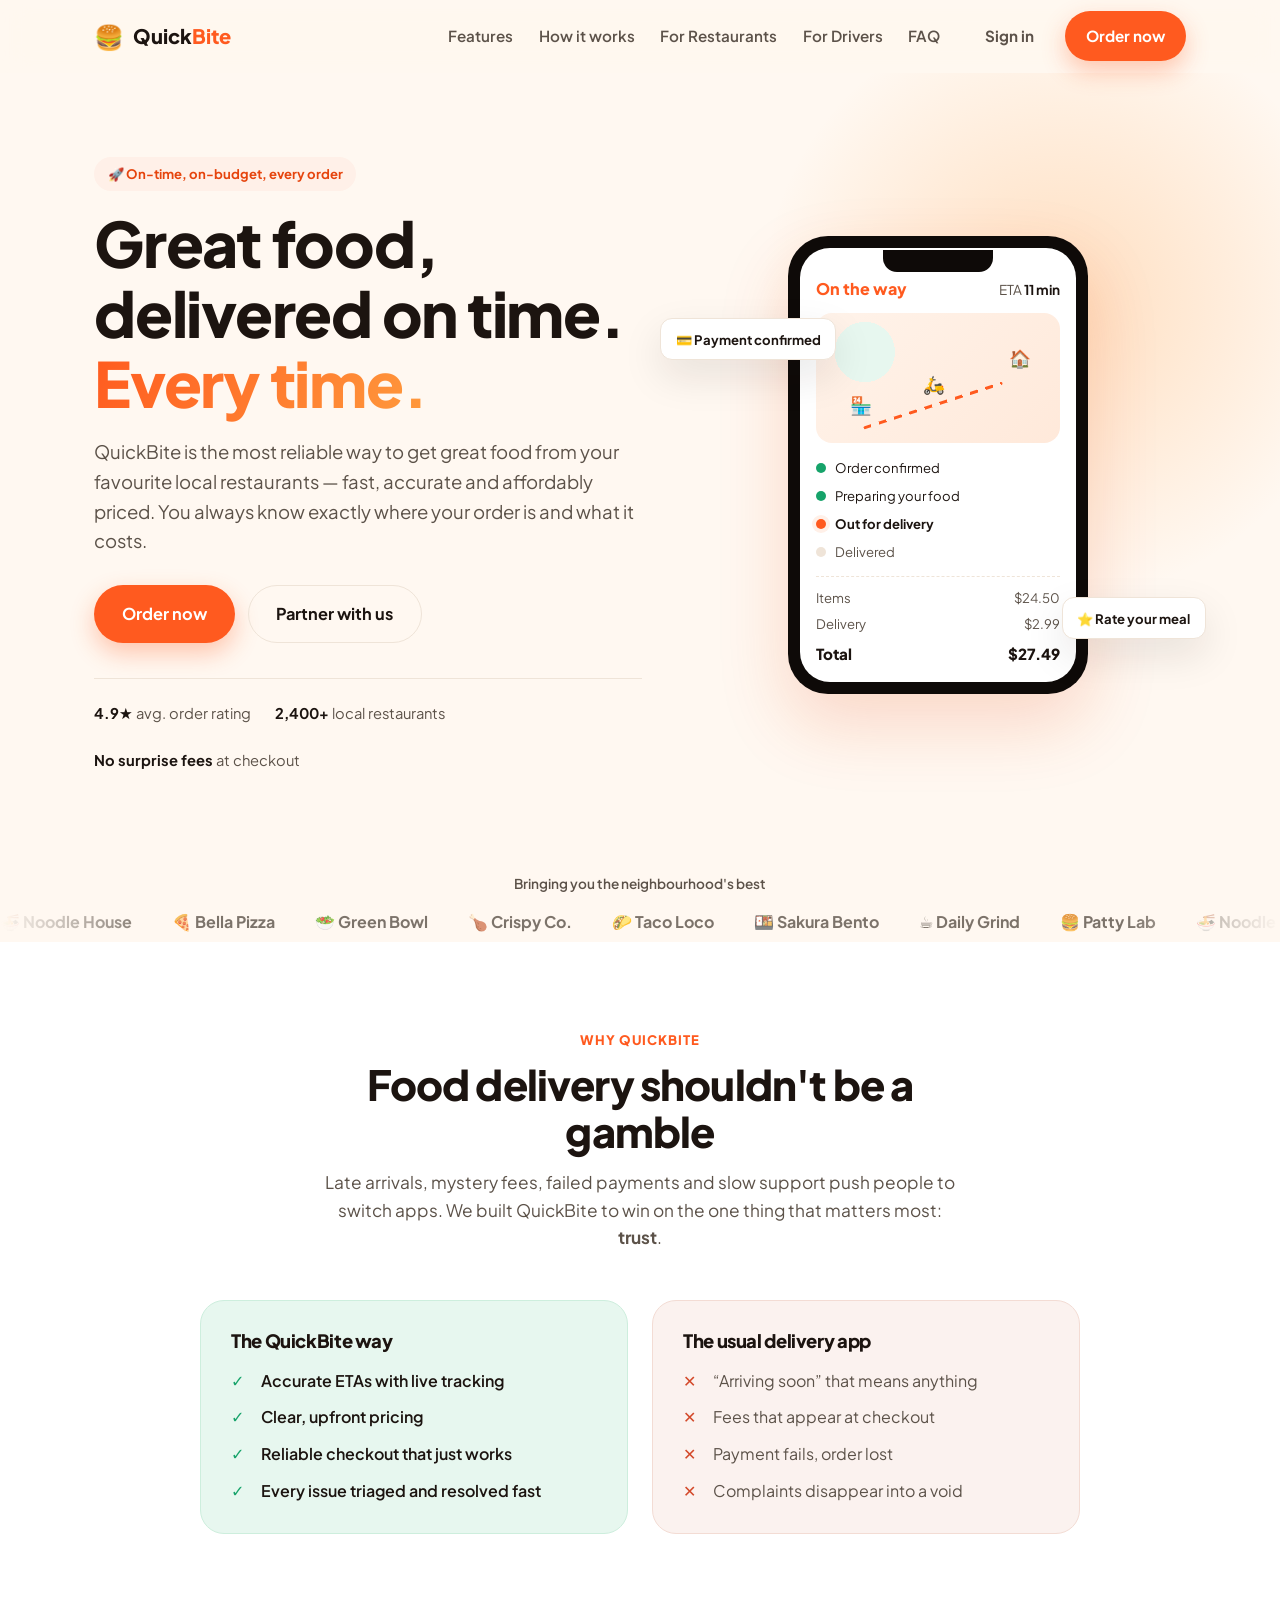
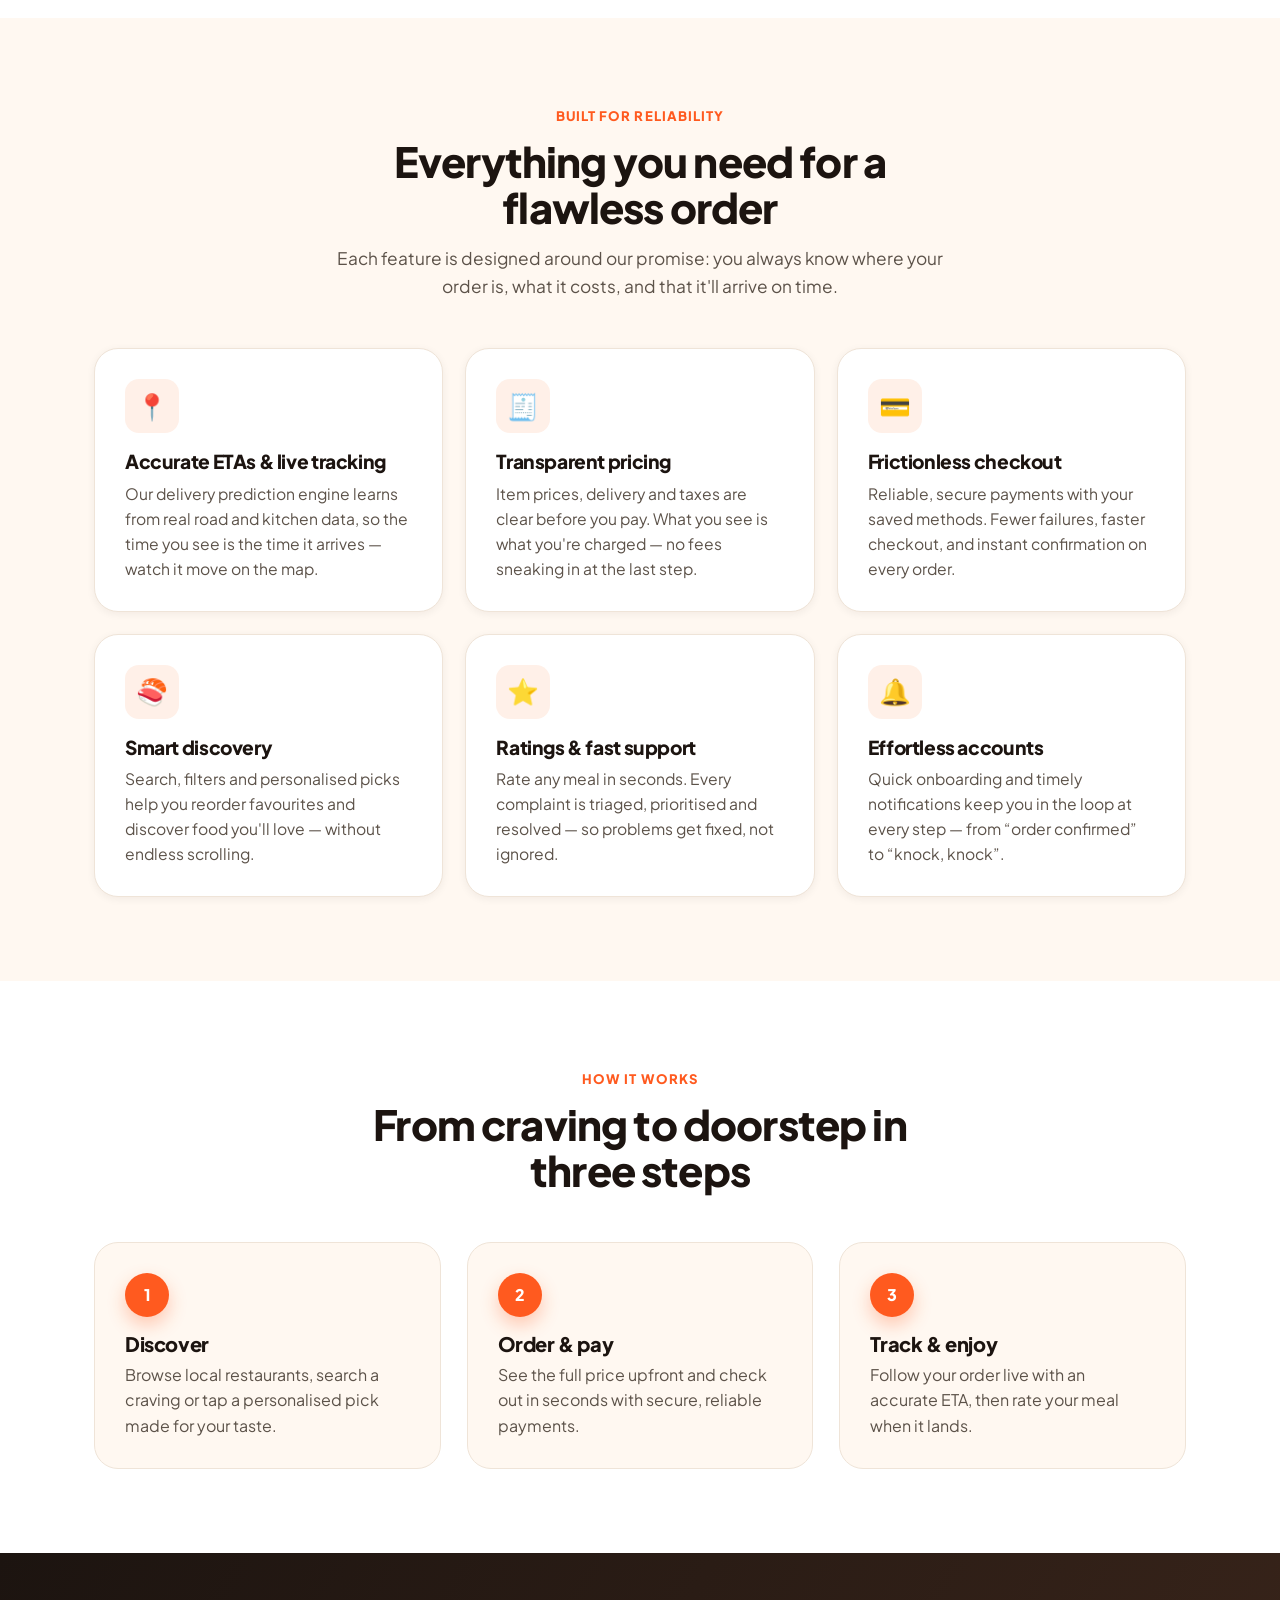
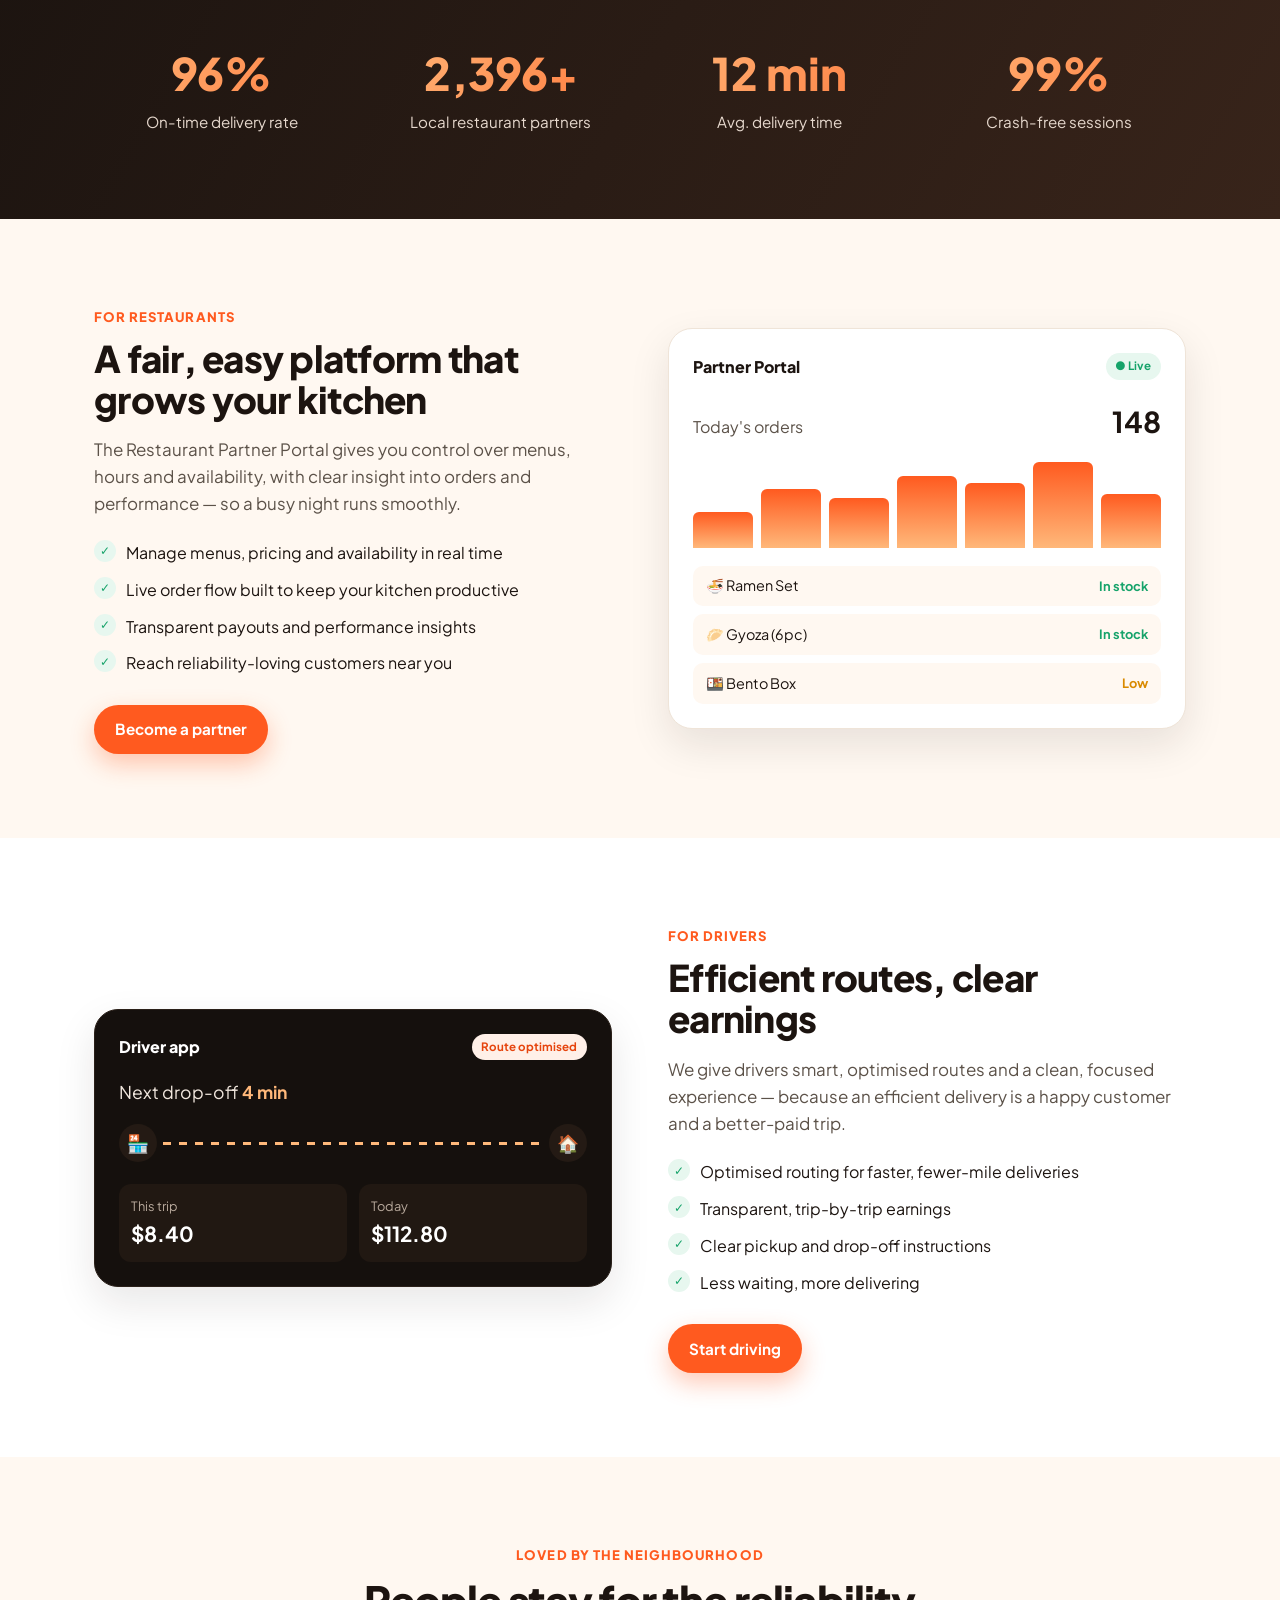
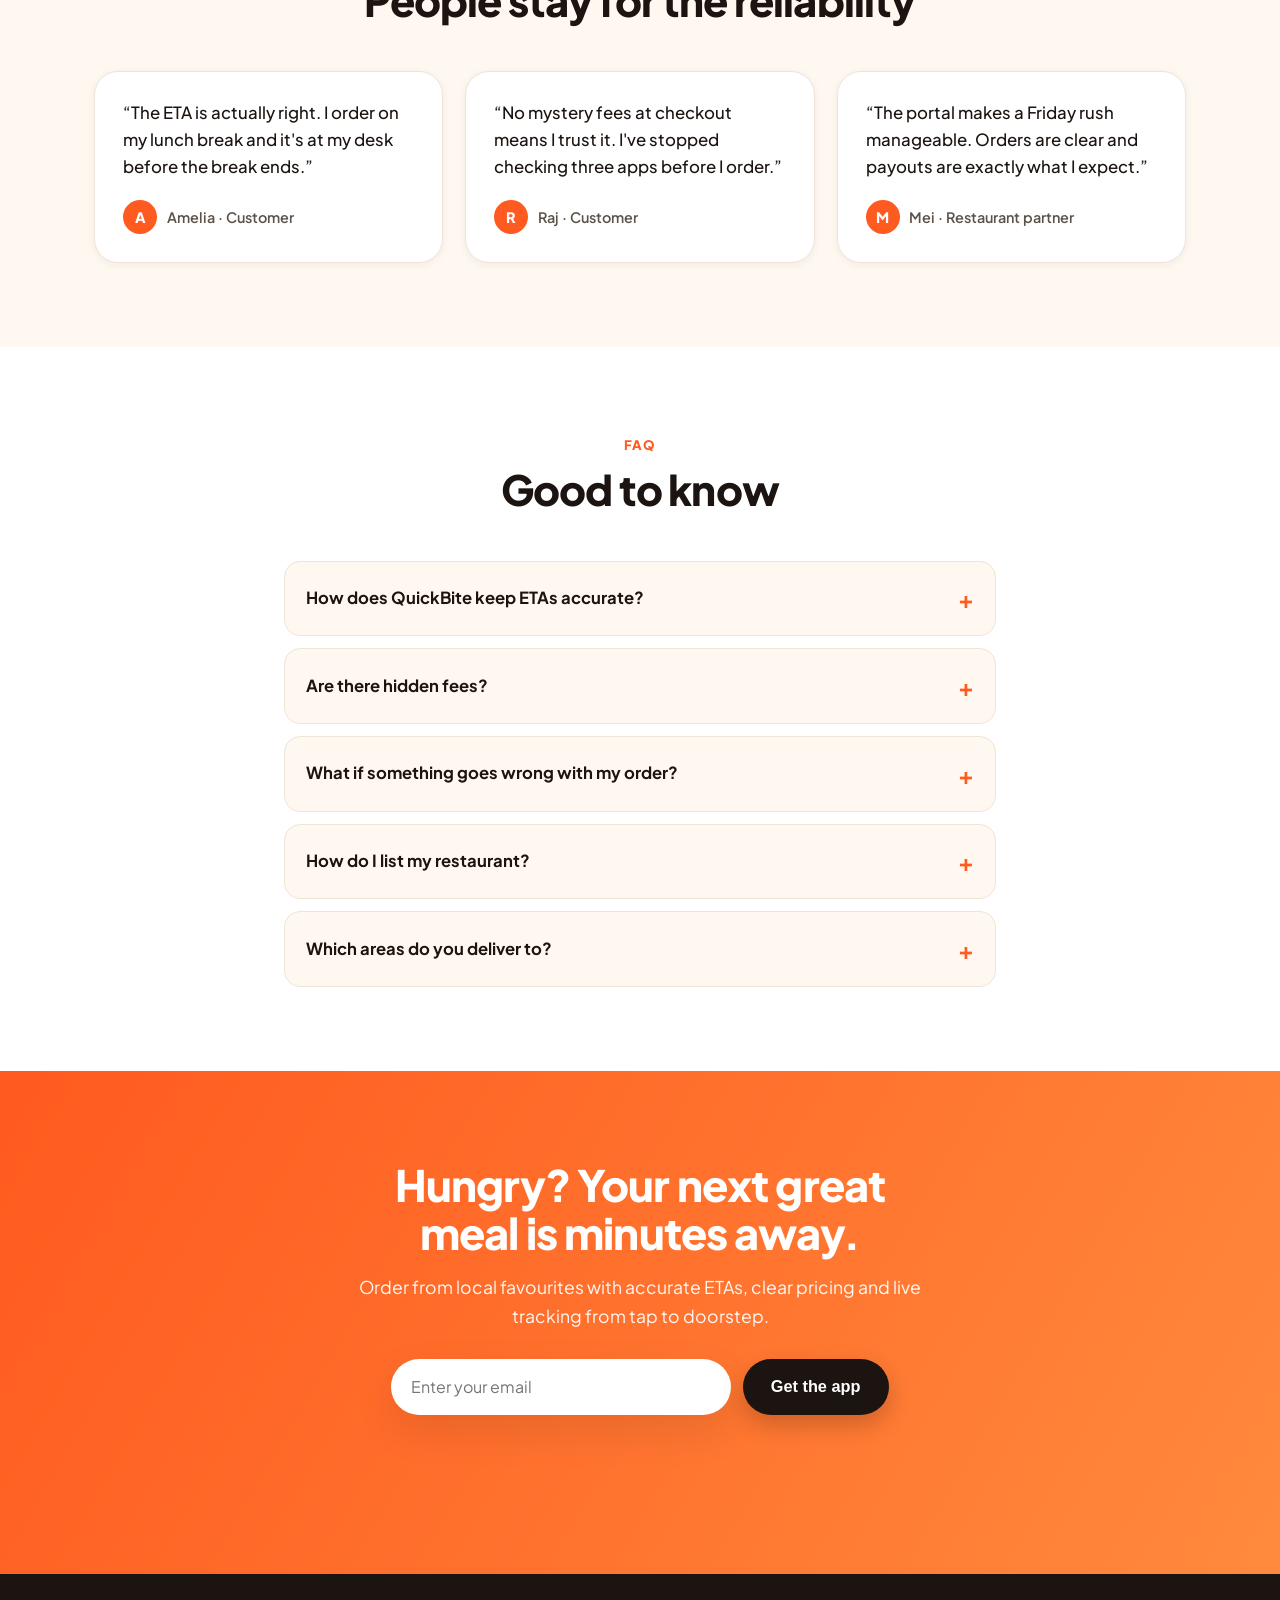
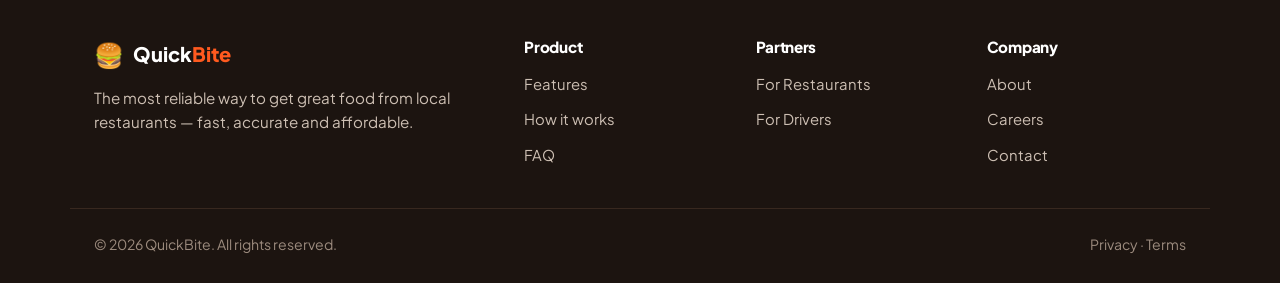
==== commit b61c0b56: "Update marketing copy" ====
--- a/public/index.html
+++ b/public/index.html
@@ -130,7 +130,7 @@
             <h3>The QuickBite way</h3>
             <ul>
               <li>Accurate ETAs with live tracking</li>
-              <li>Clear, upfront pricing — no surprises</li>
+              <li>Clear, upfront pricing</li>
               <li>Reliable checkout that just works</li>
               <li>Every issue triaged and resolved fast</li>
             </ul>
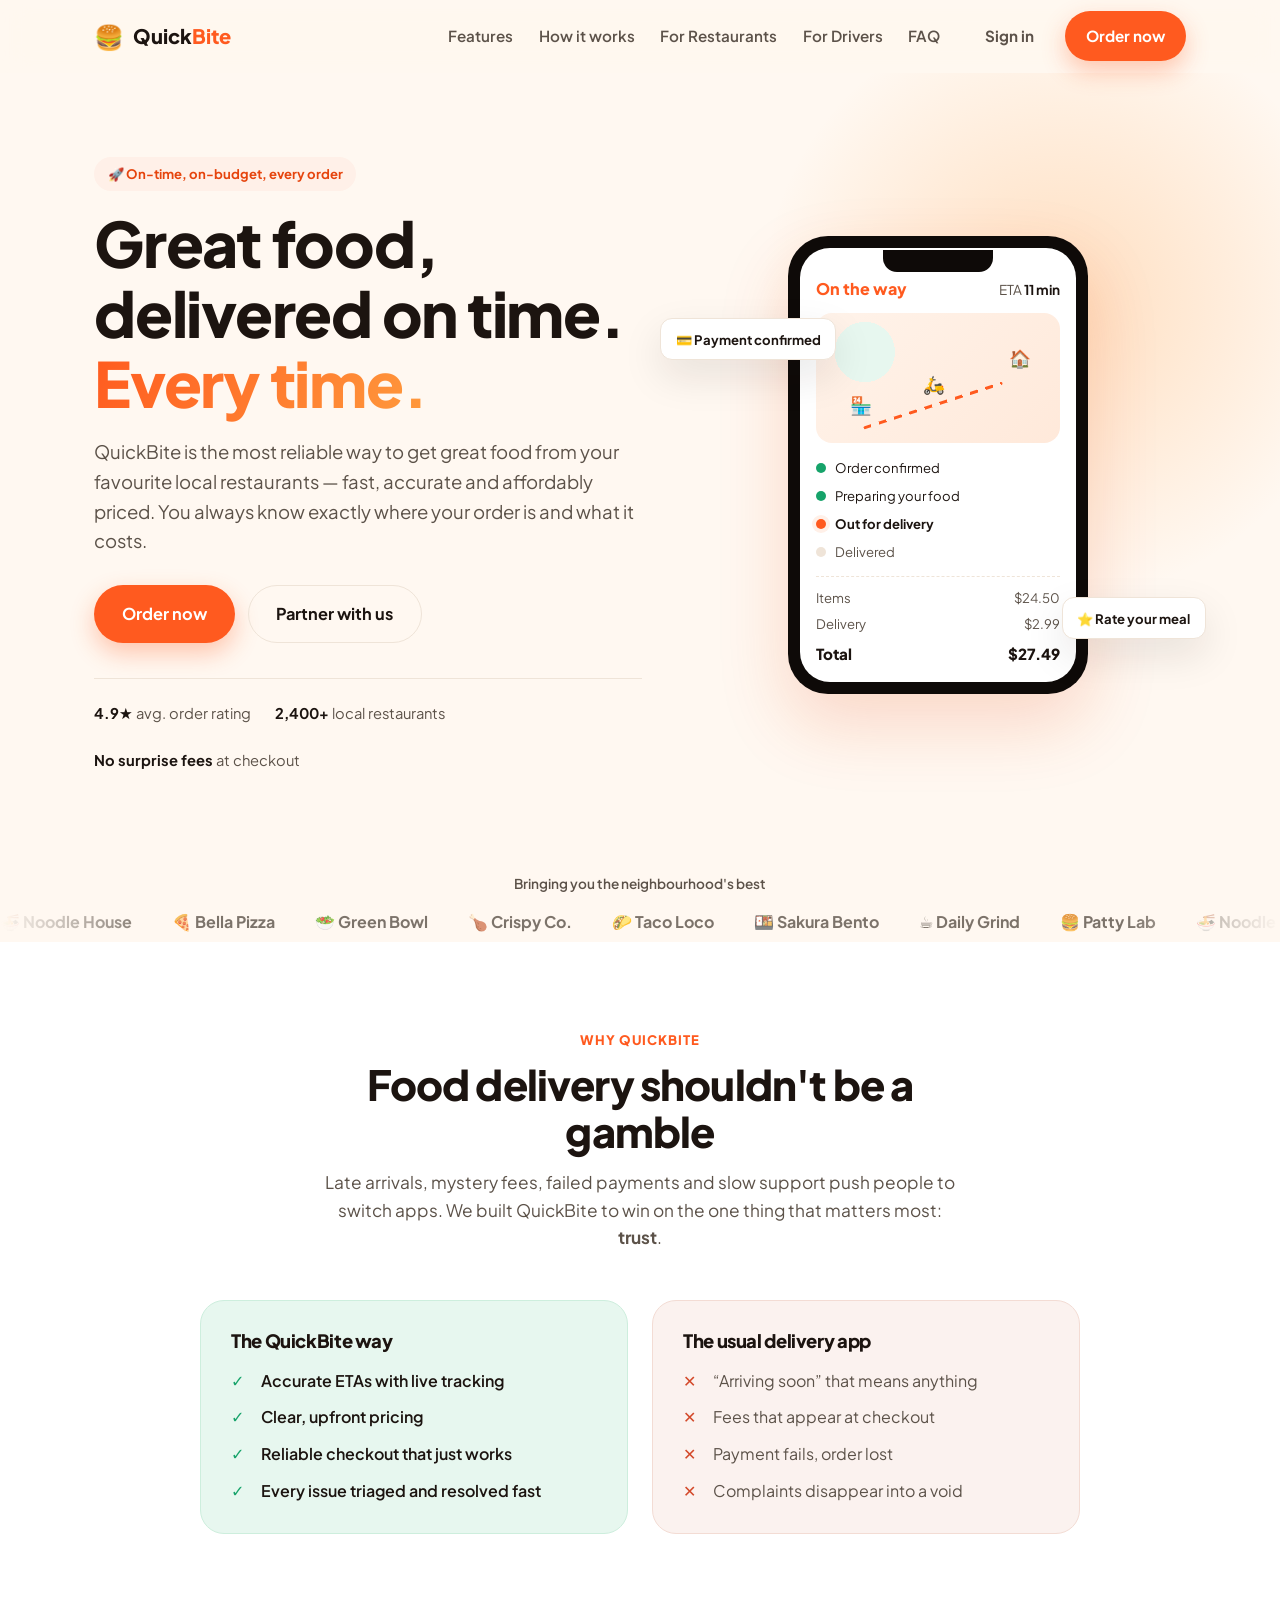
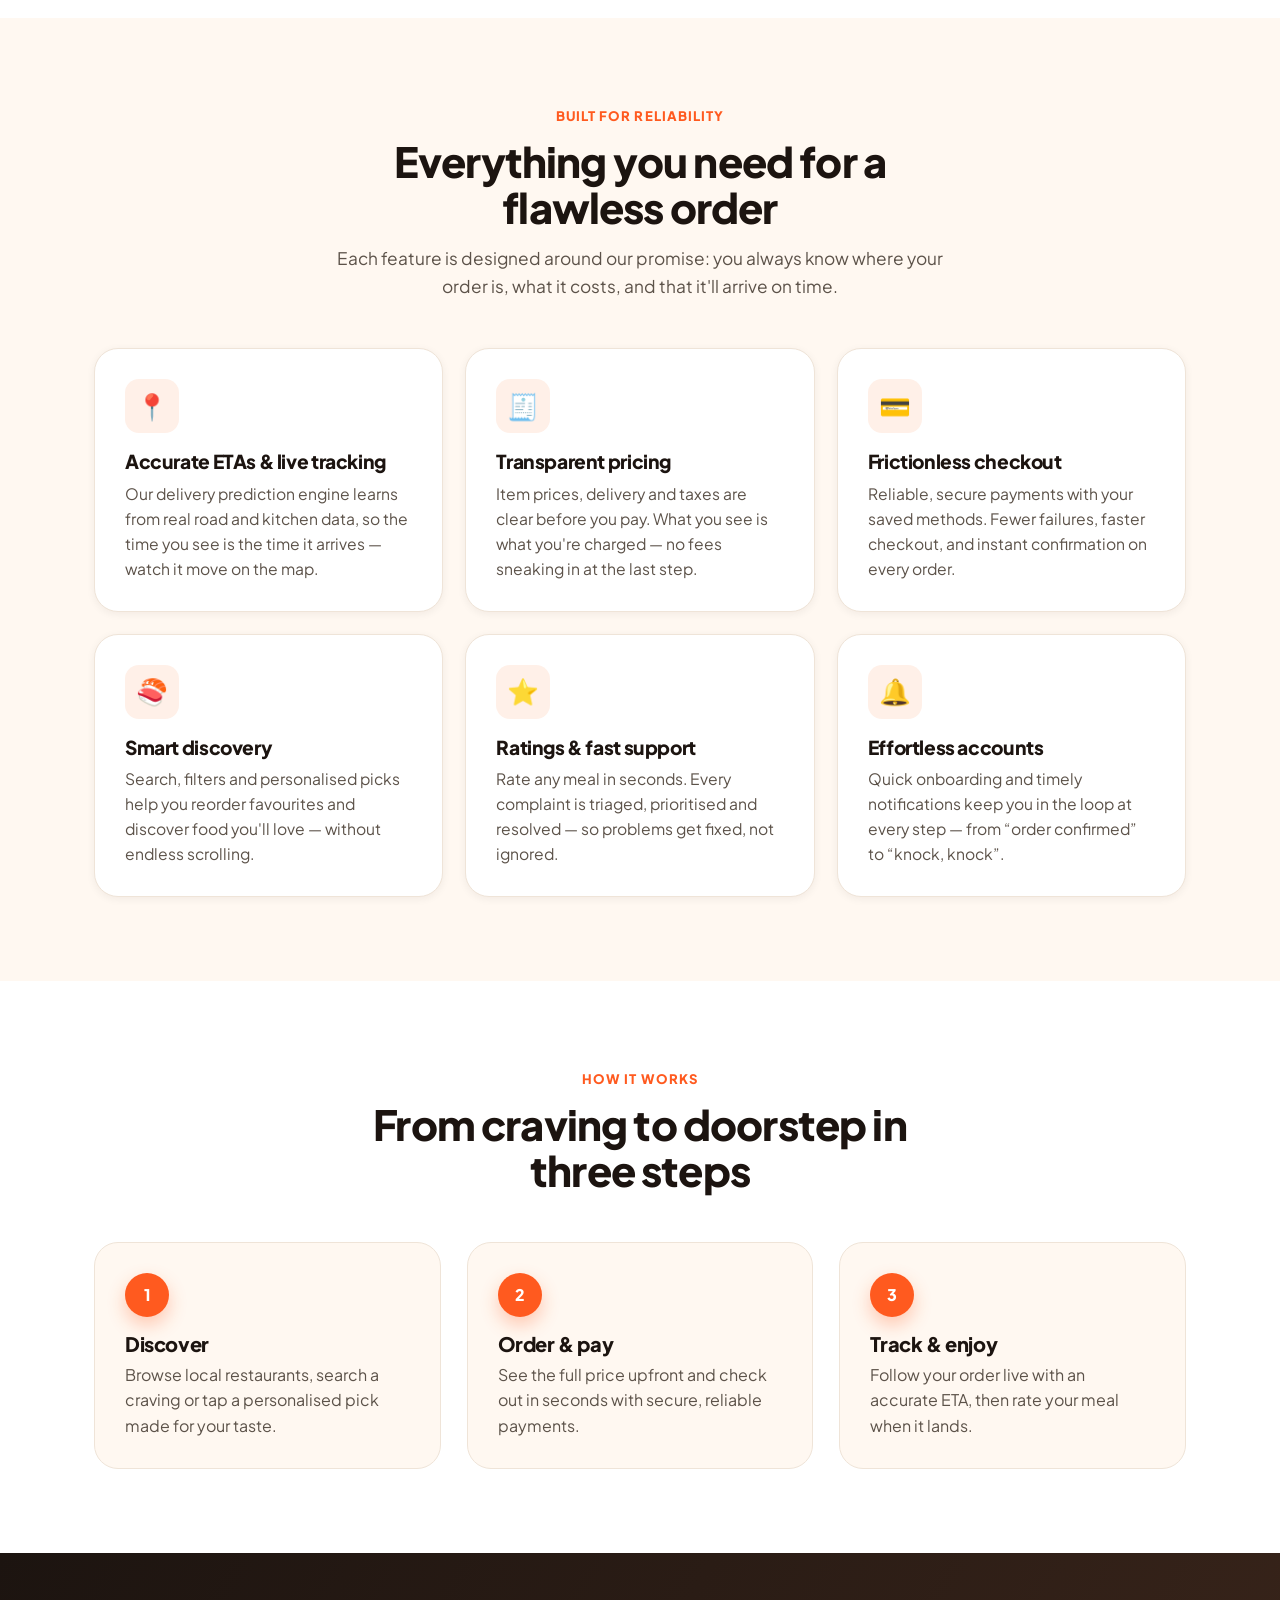
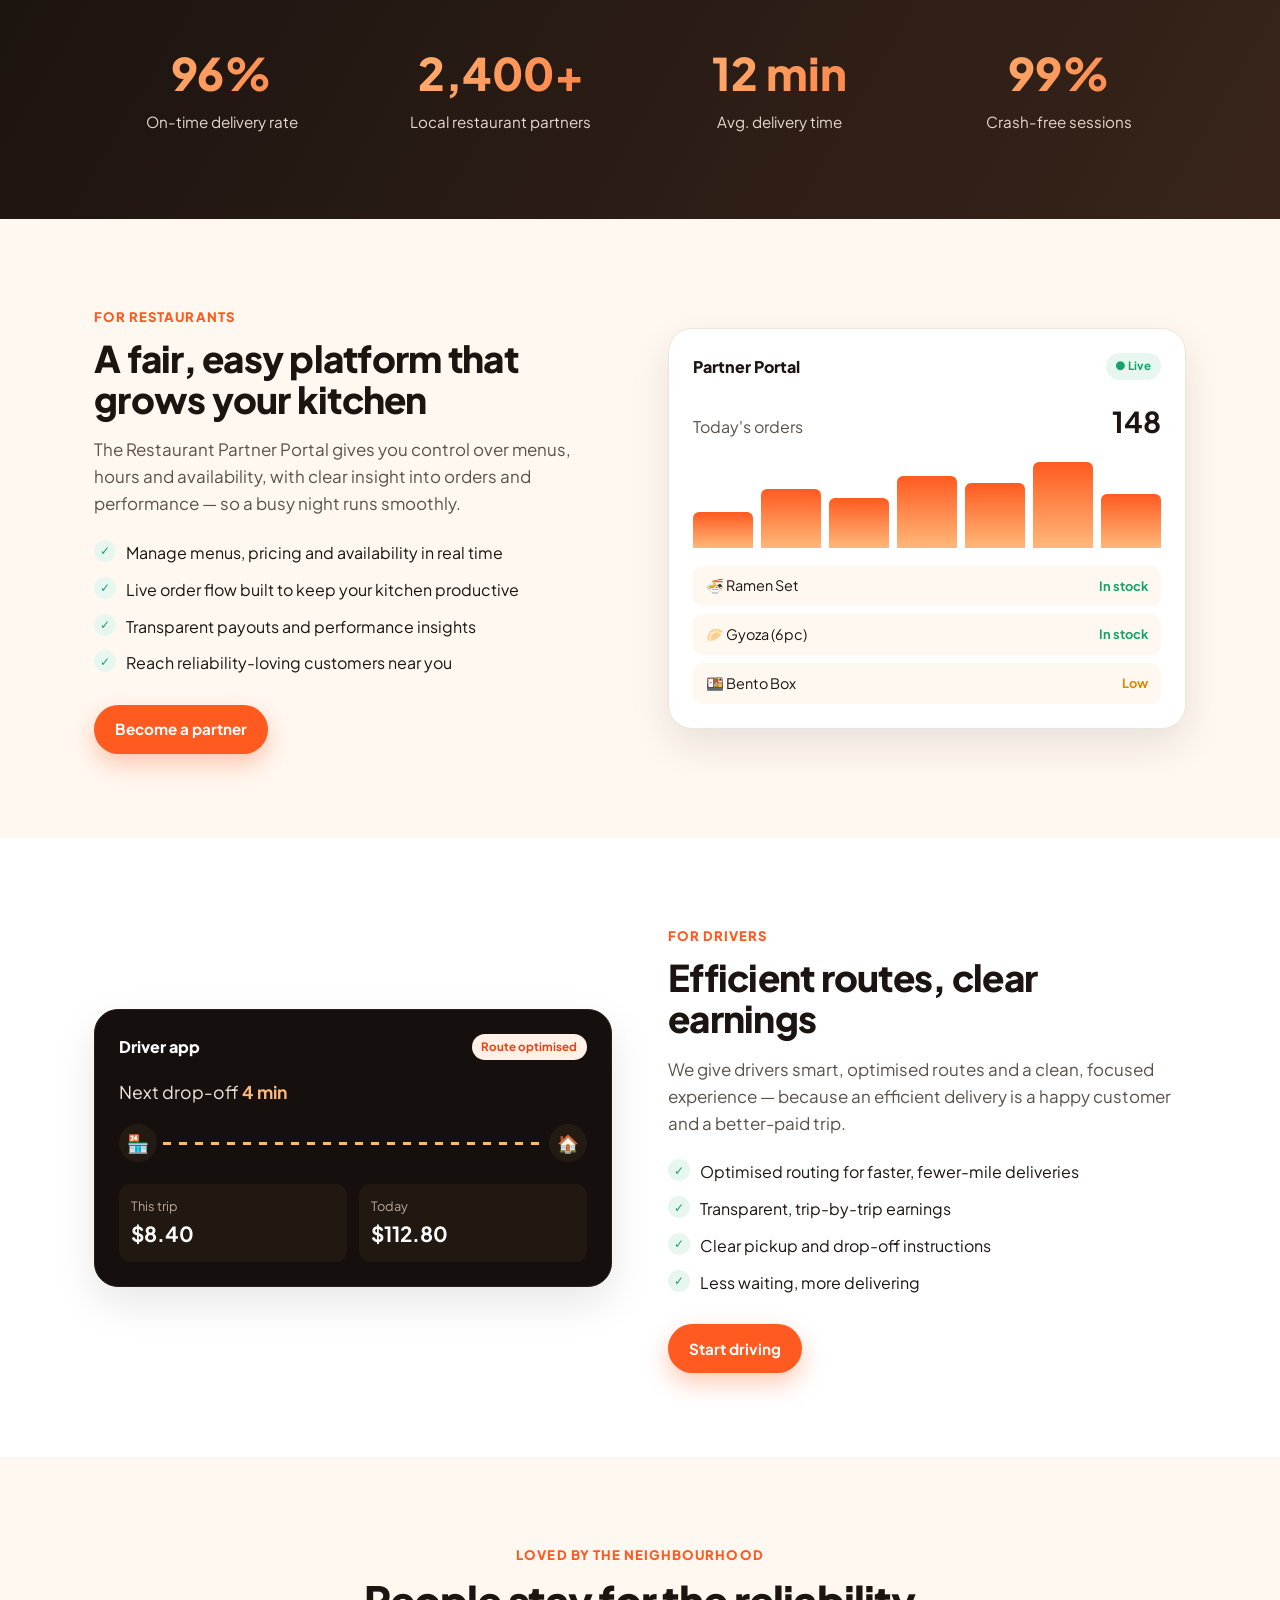
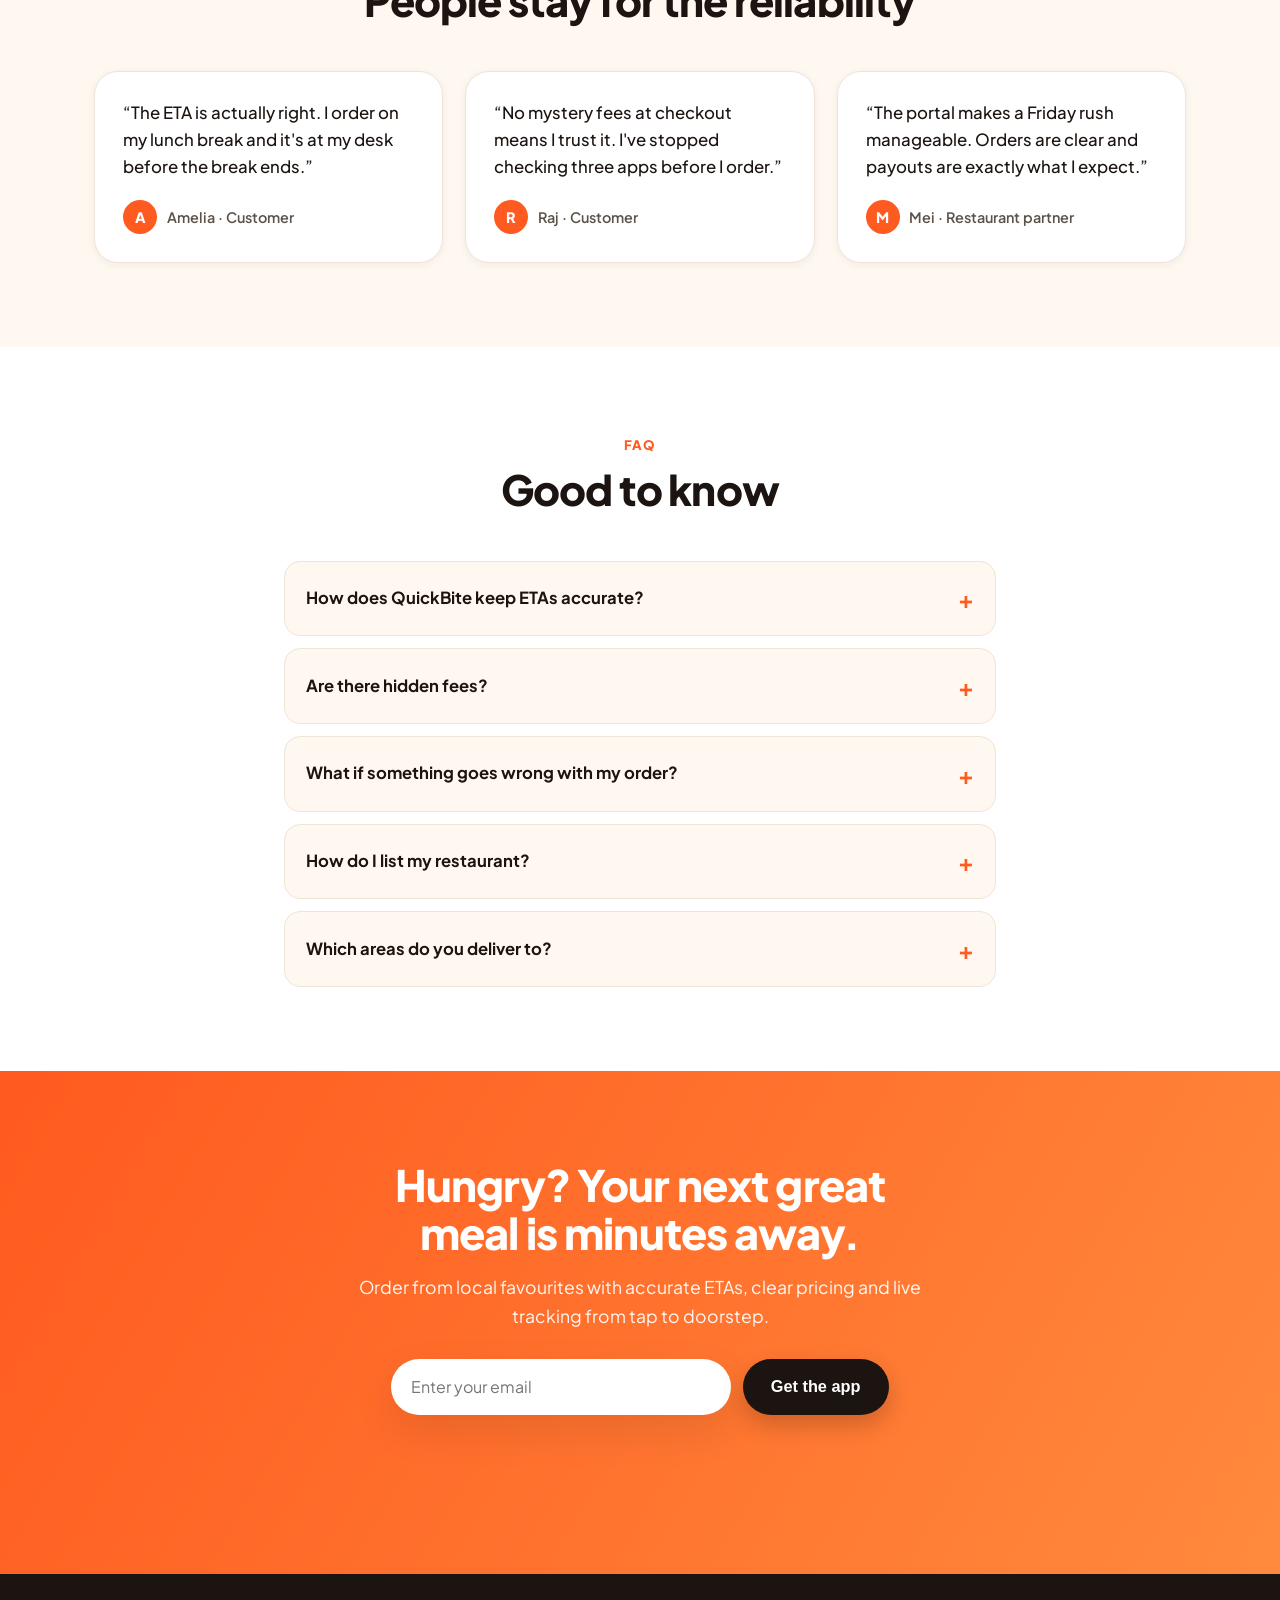
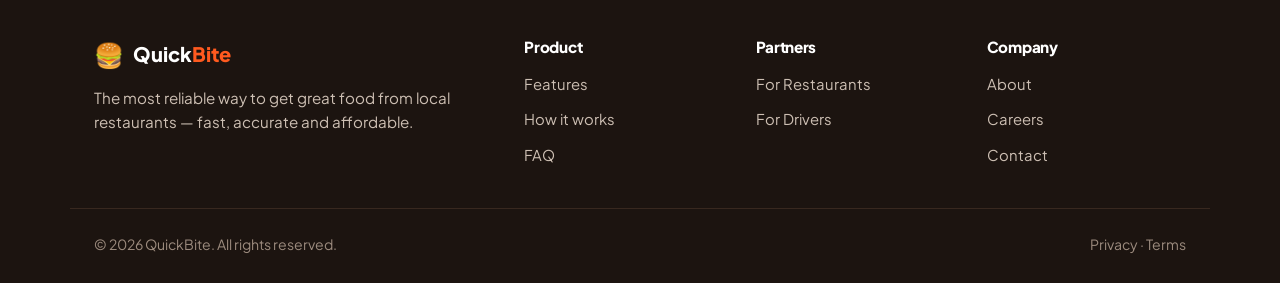
==== commit 267e32f5: "Update index.html" ====
--- a/public/index.html
+++ b/public/index.html
@@ -24,7 +24,7 @@
 
       <nav class="nav" aria-label="Primary">
         <ul class="nav-links" id="navLinks">
-          <li><a href="#features">Features</a></li>
+          <li><a href="#features(I am here)">Features</a></li>
           <li><a href="#how">How it works</a></li>
           <li><a href="#restaurants">For Restaurants</a></li>
           <li><a href="#drivers">For Drivers</a></li>
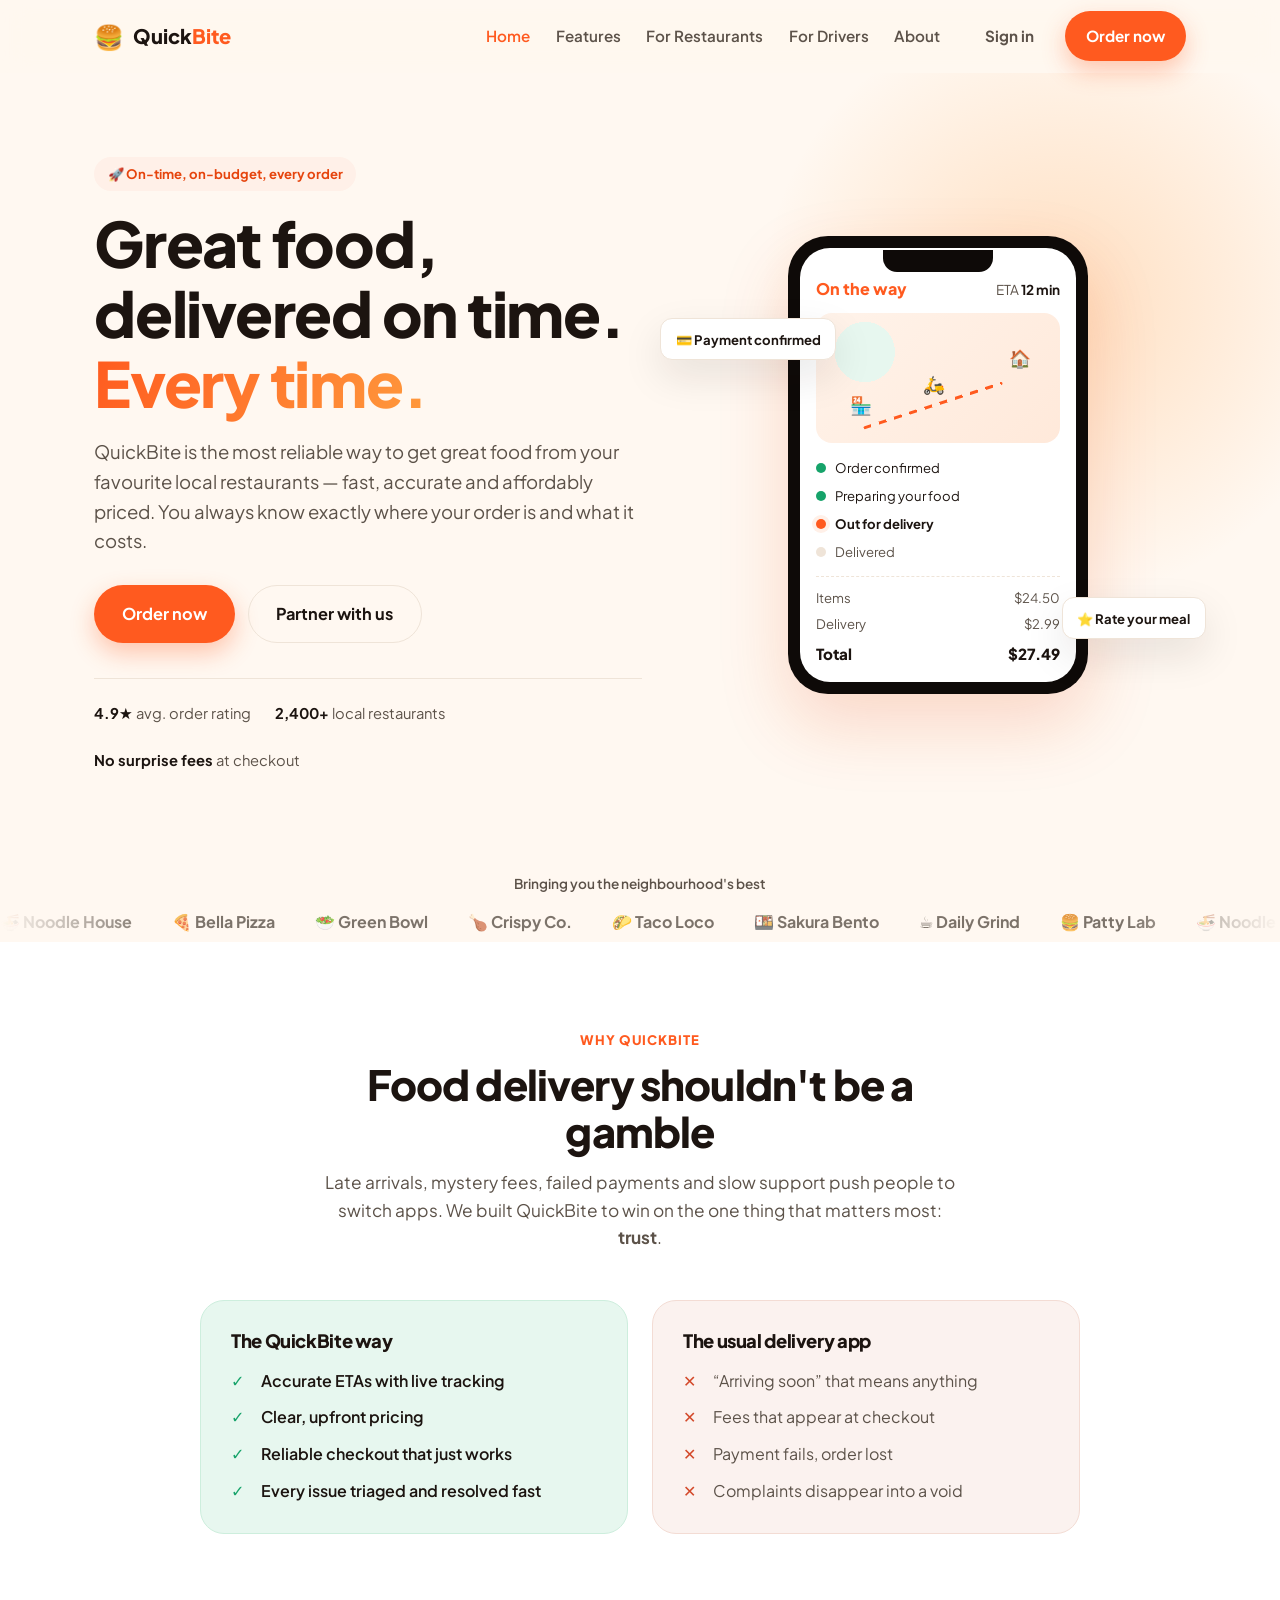
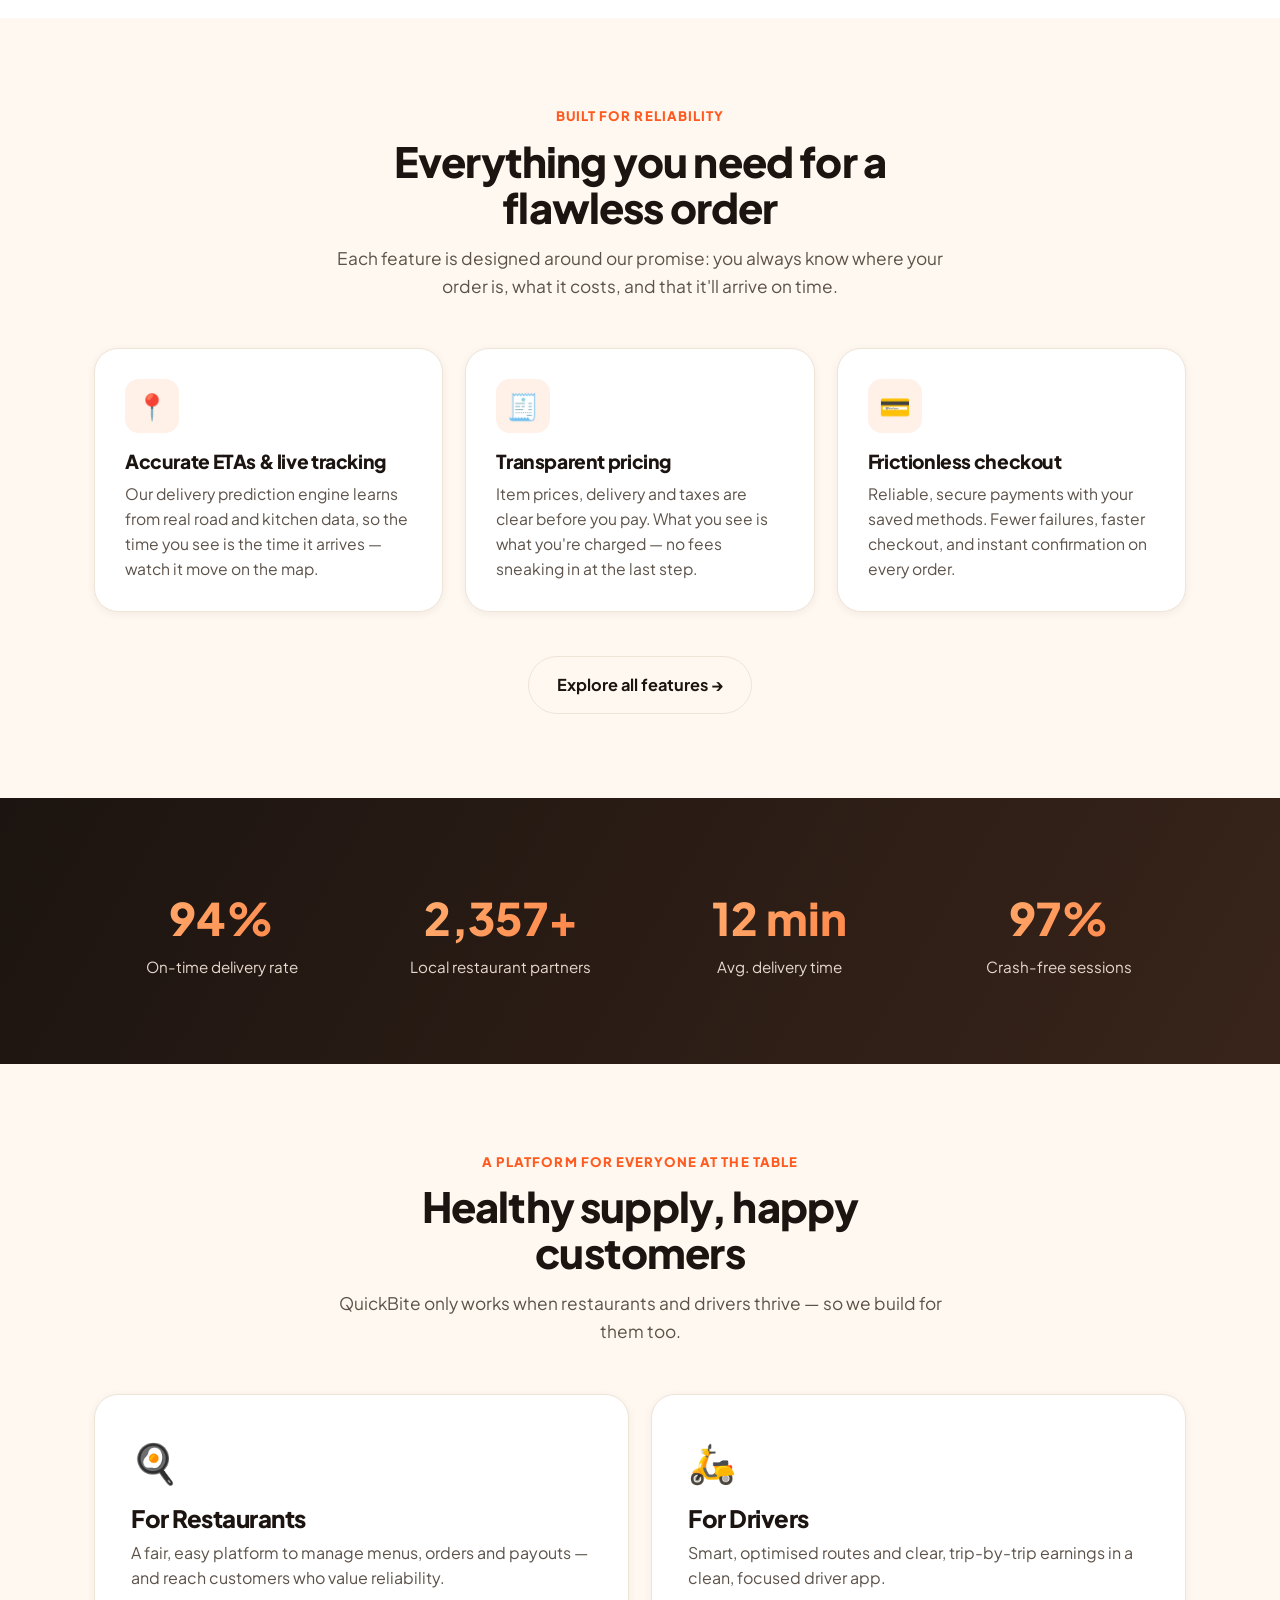
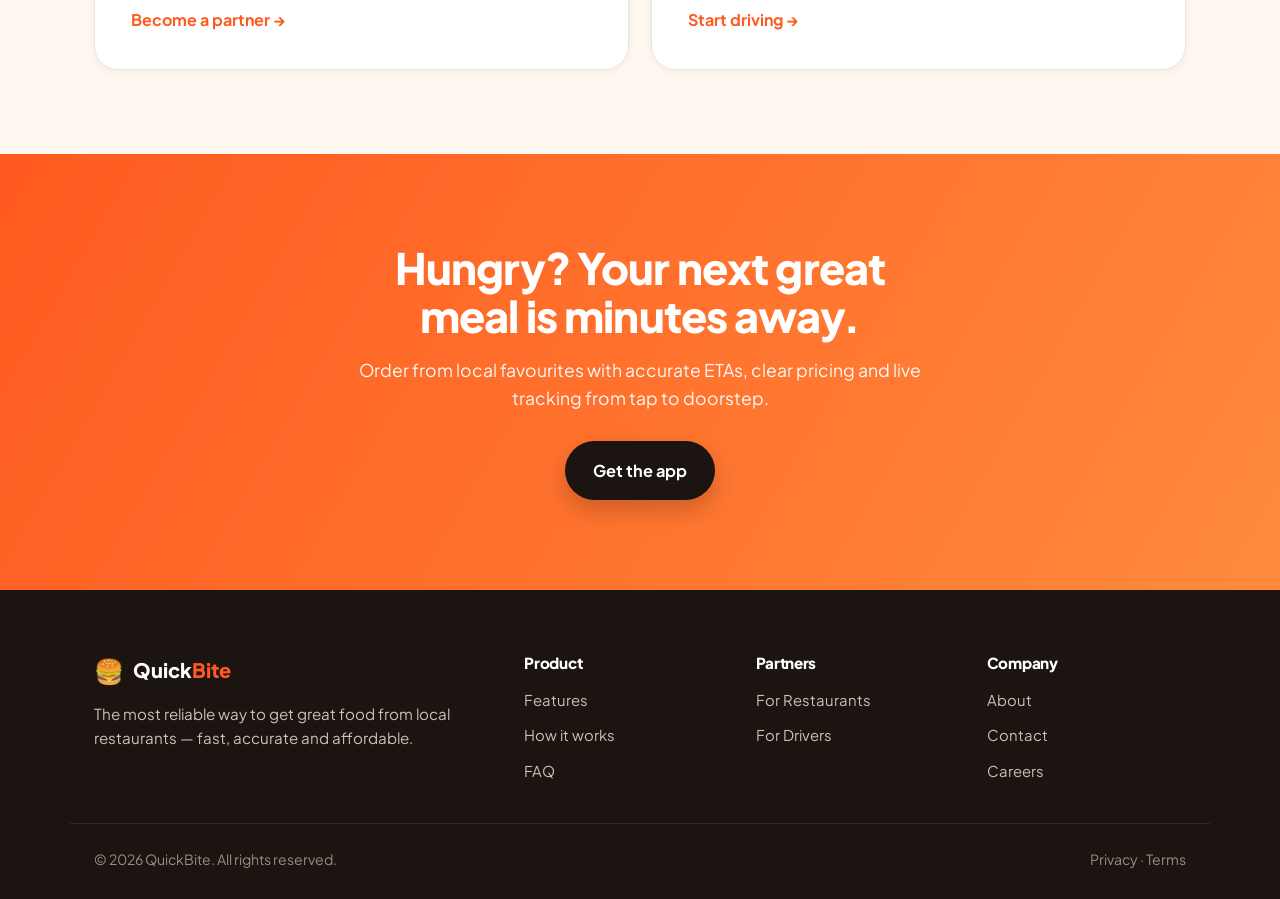
==== commit 1a7e1d9d: "Merge pull request #2 from horensen/QB-0000 Update website into multiple pages" ====
--- a/public/index.html
+++ b/public/index.html
@@ -9,7 +9,6 @@
   <link rel="preconnect" href="https://fonts.gstatic.com" crossorigin />
   <link href="https://fonts.googleapis.com/css2?family=Plus+Jakarta+Sans:wght@400;500;600;700;800&display=swap" rel="stylesheet" />
   <link rel="stylesheet" href="styles.css" />
-  <!-- Mark JS as available before first paint so reveal animations never hide content from no-JS users -->
   <script>document.documentElement.classList.add("js");</script>
   <link rel="icon" href="data:image/svg+xml,<svg xmlns='http://www.w3.org/2000/svg' viewBox='0 0 100 100'><text y='.9em' font-size='90'>🍔</text></svg>" />
 </head>
@@ -17,26 +16,23 @@
   <!-- ===== Header ===== -->
   <header class="site-header" id="top">
     <div class="container header-inner">
-      <a href="#top" class="brand" aria-label="QuickBite home">
+      <a href="index.html" class="brand" aria-label="QuickBite home">
         <span class="brand-mark" aria-hidden="true">🍔</span>
         <span class="brand-name">Quick<span>Bite</span></span>
       </a>
-
       <nav class="nav" aria-label="Primary">
         <ul class="nav-links" id="navLinks">
-          <li><a href="#features(I am here)">Features</a></li>
-          <li><a href="#how">How it works</a></li>
-          <li><a href="#restaurants">For Restaurants</a></li>
-          <li><a href="#drivers">For Drivers</a></li>
-          <li><a href="#faq">FAQ</a></li>
+          <li><a href="index.html" aria-current="page">Home</a></li>
+          <li><a href="features.html">Features</a></li>
+          <li><a href="restaurants.html">For Restaurants</a></li>
+          <li><a href="drivers.html">For Drivers</a></li>
+          <li><a href="about.html">About</a></li>
         </ul>
       </nav>
-
       <div class="header-cta">
         <a href="#" class="btn btn-ghost">Sign in</a>
-        <a href="#order" class="btn btn-primary">Order now</a>
-      </div>
-
+        <a href="contact.html" class="btn btn-primary">Order now</a>
+      </div>
       <button class="nav-toggle" id="navToggle" aria-label="Open menu" aria-expanded="false" aria-controls="navLinks">
         <span></span><span></span><span></span>
       </button>
@@ -56,8 +52,8 @@
             your order is and what it costs.
           </p>
           <div class="hero-actions">
-            <a href="#order" class="btn btn-primary btn-lg">Order now</a>
-            <a href="#restaurants" class="btn btn-outline btn-lg">Partner with us</a>
+            <a href="contact.html" class="btn btn-primary btn-lg">Order now</a>
+            <a href="restaurants.html" class="btn btn-outline btn-lg">Partner with us</a>
           </div>
           <ul class="hero-trust">
             <li><strong>4.9★</strong> avg. order rating</li>
@@ -148,79 +144,34 @@
       </div>
     </section>
 
-    <!-- ===== Features ===== -->
-    <section class="section features" id="features">
+    <!-- ===== Feature highlights ===== -->
+    <section class="section features">
       <div class="container">
         <div class="section-head reveal">
           <span class="kicker">Built for reliability</span>
           <h2>Everything you need for a flawless order</h2>
           <p>Each feature is designed around our promise: you always know where your order is, what it costs, and that it'll arrive on time.</p>
         </div>
-
         <div class="feature-grid">
           <article class="feature-card reveal">
             <div class="feature-icon">📍</div>
             <h3>Accurate ETAs &amp; live tracking</h3>
             <p>Our delivery prediction engine learns from real road and kitchen data, so the time you see is the time it arrives — watch it move on the map.</p>
           </article>
-
           <article class="feature-card reveal">
             <div class="feature-icon">🧾</div>
             <h3>Transparent pricing</h3>
             <p>Item prices, delivery and taxes are clear before you pay. What you see is what you're charged — no fees sneaking in at the last step.</p>
           </article>
-
           <article class="feature-card reveal">
             <div class="feature-icon">💳</div>
             <h3>Frictionless checkout</h3>
             <p>Reliable, secure payments with your saved methods. Fewer failures, faster checkout, and instant confirmation on every order.</p>
           </article>
-
-          <article class="feature-card reveal">
-            <div class="feature-icon">🍣</div>
-            <h3>Smart discovery</h3>
-            <p>Search, filters and personalised picks help you reorder favourites and discover food you'll love — without endless scrolling.</p>
-          </article>
-
-          <article class="feature-card reveal">
-            <div class="feature-icon">⭐</div>
-            <h3>Ratings &amp; fast support</h3>
-            <p>Rate any meal in seconds. Every complaint is triaged, prioritised and resolved — so problems get fixed, not ignored.</p>
-          </article>
-
-          <article class="feature-card reveal">
-            <div class="feature-icon">🔔</div>
-            <h3>Effortless accounts</h3>
-            <p>Quick onboarding and timely notifications keep you in the loop at every step — from “order confirmed” to “knock, knock”.</p>
-          </article>
-        </div>
-      </div>
-    </section>
-
-    <!-- ===== How it works ===== -->
-    <section class="section how" id="how">
-      <div class="container">
-        <div class="section-head reveal">
-          <span class="kicker">How it works</span>
-          <h2>From craving to doorstep in three steps</h2>
-        </div>
-        <ol class="steps">
-          <li class="step reveal">
-            <span class="step-num">1</span>
-            <h3>Discover</h3>
-            <p>Browse local restaurants, search a craving or tap a personalised pick made for your taste.</p>
-          </li>
-          <li class="step reveal">
-            <span class="step-num">2</span>
-            <h3>Order &amp; pay</h3>
-            <p>See the full price upfront and check out in seconds with secure, reliable payments.</p>
-          </li>
-          <li class="step reveal">
-            <span class="step-num">3</span>
-            <h3>Track &amp; enjoy</h3>
-            <p>Follow your order live with an accurate ETA, then rate your meal when it lands.</p>
-          </li>
-        </ol>
+        </div>
+        <div class="section-foot reveal">
+          <a href="features.html" class="btn btn-outline btn-lg">Explore all features →</a>
+        </div>
       </div>
     </section>
 
@@ -234,150 +185,46 @@
       </div>
     </section>
 
-    <!-- ===== For Restaurants ===== -->
-    <section class="section split" id="restaurants">
-      <div class="container split-grid">
-        <div class="split-copy reveal">
-          <span class="kicker">For restaurants</span>
-          <h2>A fair, easy platform that grows your kitchen</h2>
-          <p>The Restaurant Partner Portal gives you control over menus, hours and availability,
-             with clear insight into orders and performance — so a busy night runs smoothly.</p>
-          <ul class="check-list">
-            <li>Manage menus, pricing and availability in real time</li>
-            <li>Live order flow built to keep your kitchen productive</li>
-            <li>Transparent payouts and performance insights</li>
-            <li>Reach reliability-loving customers near you</li>
-          </ul>
-          <a href="#order" class="btn btn-primary">Become a partner</a>
-        </div>
-        <div class="split-visual reveal" aria-hidden="true">
-          <div class="panel">
-            <div class="panel-top"><span class="panel-title">Partner Portal</span><span class="badge live">● Live</span></div>
-            <div class="panel-stat"><span>Today's orders</span><strong>148</strong></div>
-            <div class="panel-bars">
-              <div style="--h:40%"></div><div style="--h:65%"></div><div style="--h:55%"></div>
-              <div style="--h:80%"></div><div style="--h:72%"></div><div style="--h:95%"></div>
-              <div style="--h:60%"></div>
-            </div>
-            <div class="panel-rows">
-              <div class="prow"><span>🍜 Ramen Set</span><span class="ok">In stock</span></div>
-              <div class="prow"><span>🥟 Gyoza (6pc)</span><span class="ok">In stock</span></div>
-              <div class="prow"><span>🍱 Bento Box</span><span class="warn">Low</span></div>
-            </div>
-          </div>
-        </div>
-      </div>
-    </section>
-
-    <!-- ===== For Drivers ===== -->
-    <section class="section split reverse" id="drivers">
-      <div class="container split-grid">
-        <div class="split-visual reveal" aria-hidden="true">
-          <div class="panel dark">
-            <div class="panel-top"><span class="panel-title">Driver app</span><span class="badge">Route optimised</span></div>
-            <div class="driver-eta">Next drop-off <strong>4 min</strong></div>
-            <div class="driver-route">
-              <span class="dr-dot start">🏪</span>
-              <span class="dr-line"></span>
-              <span class="dr-dot end">🏠</span>
-            </div>
-            <div class="driver-earn">
-              <div><span>This trip</span><strong>$8.40</strong></div>
-              <div><span>Today</span><strong>$112.80</strong></div>
-            </div>
-          </div>
-        </div>
-        <div class="split-copy reveal">
-          <span class="kicker">For drivers</span>
-          <h2>Efficient routes, clear earnings</h2>
-          <p>We give drivers smart, optimised routes and a clean, focused experience —
-             because an efficient delivery is a happy customer and a better-paid trip.</p>
-          <ul class="check-list">
-            <li>Optimised routing for faster, fewer-mile deliveries</li>
-            <li>Transparent, trip-by-trip earnings</li>
-            <li>Clear pickup and drop-off instructions</li>
-            <li>Less waiting, more delivering</li>
-          </ul>
-          <a href="#order" class="btn btn-primary">Start driving</a>
-        </div>
-      </div>
-    </section>
-
-    <!-- ===== Testimonials ===== -->
-    <section class="section testimonials">
+    <!-- ===== Audience teasers ===== -->
+    <section class="section audience">
       <div class="container">
         <div class="section-head reveal">
-          <span class="kicker">Loved by the neighbourhood</span>
-          <h2>People stay for the reliability</h2>
-        </div>
-        <div class="quote-grid">
-          <figure class="quote reveal">
-            <blockquote>“The ETA is actually right. I order on my lunch break and it's at my desk before the break ends.”</blockquote>
-            <figcaption><span class="avatar">A</span> Amelia · Customer</figcaption>
-          </figure>
-          <figure class="quote reveal">
-            <blockquote>“No mystery fees at checkout means I trust it. I've stopped checking three apps before I order.”</blockquote>
-            <figcaption><span class="avatar">R</span> Raj · Customer</figcaption>
-          </figure>
-          <figure class="quote reveal">
-            <blockquote>“The portal makes a Friday rush manageable. Orders are clear and payouts are exactly what I expect.”</blockquote>
-            <figcaption><span class="avatar">M</span> Mei · Restaurant partner</figcaption>
-          </figure>
-        </div>
-      </div>
-    </section>
-
-    <!-- ===== FAQ ===== -->
-    <section class="section faq" id="faq">
-      <div class="container faq-inner">
-        <div class="section-head reveal">
-          <span class="kicker">FAQ</span>
-          <h2>Good to know</h2>
-        </div>
-        <div class="accordion reveal">
-          <div class="acc-item">
-            <button class="acc-q" aria-expanded="false">How does QuickBite keep ETAs accurate?<span class="acc-icon" aria-hidden="true">+</span></button>
-            <div class="acc-a"><p>Our delivery prediction service combines live traffic, kitchen prep times and driver location to estimate arrival — and updates it in real time as things change.</p></div>
-          </div>
-          <div class="acc-item">
-            <button class="acc-q" aria-expanded="false">Are there hidden fees?<span class="acc-icon" aria-hidden="true">+</span></button>
-            <div class="acc-a"><p>No. Items, delivery and taxes are all shown before you pay. The total you see at checkout is exactly what you're charged.</p></div>
-          </div>
-          <div class="acc-item">
-            <button class="acc-q" aria-expanded="false">What if something goes wrong with my order?<span class="acc-icon" aria-hidden="true">+</span></button>
-            <div class="acc-a"><p>Rate the order and raise an issue in a tap. Every complaint is triaged, prioritised and resolved by our support team — we track time-to-resolution closely.</p></div>
-          </div>
-          <div class="acc-item">
-            <button class="acc-q" aria-expanded="false">How do I list my restaurant?<span class="acc-icon" aria-hidden="true">+</span></button>
-            <div class="acc-a"><p>Sign up for the Restaurant Partner Portal to manage your menu, availability and orders, and start reaching nearby customers who value reliability.</p></div>
-          </div>
-          <div class="acc-item">
-            <button class="acc-q" aria-expanded="false">Which areas do you deliver to?<span class="acc-icon" aria-hidden="true">+</span></button>
-            <div class="acc-a"><p>QuickBite focuses on urban neighbourhoods with a deep, dependable selection of local restaurants. Pop in your address at checkout to see what's available near you.</p></div>
-          </div>
+          <span class="kicker">A platform for everyone at the table</span>
+          <h2>Healthy supply, happy customers</h2>
+          <p>QuickBite only works when restaurants and drivers thrive — so we build for them too.</p>
+        </div>
+        <div class="audience-grid">
+          <a href="restaurants.html" class="audience-card reveal">
+            <span class="audience-emoji">🍳</span>
+            <h3>For Restaurants</h3>
+            <p>A fair, easy platform to manage menus, orders and payouts — and reach customers who value reliability.</p>
+            <span class="audience-link">Become a partner →</span>
+          </a>
+          <a href="drivers.html" class="audience-card reveal">
+            <span class="audience-emoji">🛵</span>
+            <h3>For Drivers</h3>
+            <p>Smart, optimised routes and clear, trip-by-trip earnings in a clean, focused driver app.</p>
+            <span class="audience-link">Start driving →</span>
+          </a>
         </div>
       </div>
     </section>
 
     <!-- ===== CTA ===== -->
-    <section class="cta" id="order">
+    <section class="cta">
       <div class="container cta-inner reveal">
         <h2>Hungry? Your next great meal is minutes away.</h2>
         <p>Order from local favourites with accurate ETAs, clear pricing and live tracking from tap to doorstep.</p>
-        <form class="cta-form" id="orderForm" novalidate>
-          <input type="email" id="emailInput" placeholder="Enter your email" aria-label="Email address" required />
-          <button type="submit" class="btn btn-primary btn-lg">Get the app</button>
-        </form>
-        <p class="cta-note" id="formNote" role="status"></p>
+        <a href="contact.html" class="btn btn-primary btn-lg">Get the app</a>
       </div>
     </section>
   </main>
 
-  <!-- ===== Footer ===== -->
+  <!-- ===== Footer (shared) ===== -->
   <footer class="site-footer">
     <div class="container footer-grid">
       <div class="footer-brand">
-        <a href="#top" class="brand">
+        <a href="index.html" class="brand">
           <span class="brand-mark" aria-hidden="true">🍔</span>
           <span class="brand-name">Quick<span>Bite</span></span>
         </a>
@@ -386,24 +233,24 @@
       <div class="footer-col">
         <h4>Product</h4>
         <ul>
-          <li><a href="#features">Features</a></li>
-          <li><a href="#how">How it works</a></li>
-          <li><a href="#faq">FAQ</a></li>
+          <li><a href="features.html">Features</a></li>
+          <li><a href="features.html#how">How it works</a></li>
+          <li><a href="features.html#faq">FAQ</a></li>
         </ul>
       </div>
       <div class="footer-col">
         <h4>Partners</h4>
         <ul>
-          <li><a href="#restaurants">For Restaurants</a></li>
-          <li><a href="#drivers">For Drivers</a></li>
+          <li><a href="restaurants.html">For Restaurants</a></li>
+          <li><a href="drivers.html">For Drivers</a></li>
         </ul>
       </div>
       <div class="footer-col">
         <h4>Company</h4>
         <ul>
-          <li><a href="#">About</a></li>
+          <li><a href="about.html">About</a></li>
+          <li><a href="contact.html">Contact</a></li>
           <li><a href="#">Careers</a></li>
-          <li><a href="#">Contact</a></li>
         </ul>
       </div>
     </div>
--- a/public/styles.css
+++ b/public/styles.css
@@ -313,6 +313,60 @@
 .footer-bottom { display: flex; justify-content: space-between; flex-wrap: wrap; gap: 1rem; padding-top: 24px; font-size: .88rem; color: #9c8b7e; }
 .footer-legal a:hover { color: var(--brand); }
 
+/* ===== Active nav link ===== */
+.nav-links a[aria-current="page"] { color: var(--brand); }
+
+/* ===== Page hero (inner pages) ===== */
+.page-hero { position: relative; text-align: center; padding: 76px 0 44px; overflow: hidden; }
+.page-hero.short { padding: 64px 0 28px; }
+.page-hero h1 { font-size: clamp(2.1rem, 4.6vw, 3.3rem); max-width: 18ch; margin: 0 auto; }
+.page-hero .lead { margin: 1.1rem auto 1.4rem; max-width: 58ch; }
+.page-hero .hero-actions { justify-content: center; }
+
+/* ===== Section footer (inline CTA under a grid) ===== */
+.section-foot { text-align: center; margin-top: 44px; }
+
+/* ===== Audience teaser cards ===== */
+.audience-grid { display: grid; grid-template-columns: 1fr 1fr; gap: 22px; }
+.audience-card {
+  display: block; background: var(--paper); border: 1px solid var(--line);
+  border-radius: var(--radius-lg); padding: 36px; box-shadow: var(--shadow-sm);
+  transition: transform .2s ease, box-shadow .2s ease, border-color .2s ease;
+}
+.audience-card:hover { transform: translateY(-6px); box-shadow: var(--shadow); border-color: #f1d9cb; }
+.audience-emoji { font-size: 2.4rem; display: block; margin-bottom: .8rem; }
+.audience-card h3 { font-size: 1.5rem; margin-bottom: .5rem; }
+.audience-card p { color: var(--ink-soft); margin-bottom: 1rem; }
+.audience-link { font-weight: 700; color: var(--brand); }
+
+/* ===== Narrow prose (About) ===== */
+.container.narrow { max-width: 760px; }
+.prose > .kicker { margin-top: 1.8rem; }
+.prose > .kicker:first-child { margin-top: 0; }
+.prose h2 { font-size: clamp(1.5rem, 3vw, 2rem); margin: .35rem 0 .8rem; }
+.prose p { color: var(--ink-soft); font-size: 1.08rem; margin-bottom: 1.4rem; }
+
+/* ===== Contact page ===== */
+.contact-grid { display: grid; grid-template-columns: 1fr 1fr; gap: 32px; align-items: start; }
+.contact-card { background: var(--paper); border: 1px solid var(--line); border-radius: var(--radius-lg); padding: 32px; box-shadow: var(--shadow); }
+.contact-card > h2, .contact-info > h2 { font-size: 1.5rem; }
+.contact-card > p, .contact-lead { color: var(--ink-soft); margin: .4rem 0 1.4rem; }
+.signup-form { display: grid; gap: .3rem; }
+.signup-form label { font-weight: 700; font-size: .9rem; margin-top: .7rem; }
+.signup-form input, .signup-form select {
+  padding: .8rem 1rem; border: 1.5px solid var(--line); border-radius: 12px;
+  font: inherit; font-size: 1rem; background: var(--cream); color: var(--ink);
+}
+.signup-form input:focus, .signup-form select:focus { outline: 0; border-color: var(--brand); box-shadow: 0 0 0 3px var(--brand-soft); }
+.signup-form .btn { margin-top: 1.1rem; }
+.signup-form .cta-note { margin-top: .6rem; }
+.contact-list { list-style: none; display: grid; gap: 1.1rem; }
+.contact-list li { display: flex; gap: 1rem; align-items: flex-start; }
+.contact-emoji { font-size: 1.5rem; width: 48px; height: 48px; display: grid; place-items: center; background: var(--brand-soft); border-radius: 14px; flex: none; }
+.contact-list h3 { font-size: 1.05rem; }
+.contact-list p { color: var(--ink-soft); font-size: .92rem; margin: .1rem 0 .2rem; }
+.contact-list a { color: var(--brand); font-weight: 600; font-size: .92rem; }
+
 /* ===== Reveal animation =====
    Only hidden when JS is active (.js on <html>); otherwise content shows normally. */
 .js .reveal { opacity: 0; transform: translateY(24px); transition: opacity .6s ease, transform .6s ease; }
@@ -327,6 +381,7 @@
   .split-grid { grid-template-columns: 1fr; gap: 36px; }
   .split.reverse .split-visual { order: -1; }
   .footer-grid { grid-template-columns: 1fr 1fr; }
+  .audience-grid, .contact-grid { grid-template-columns: 1fr; }
 }
 
 @media (max-width: 720px) {
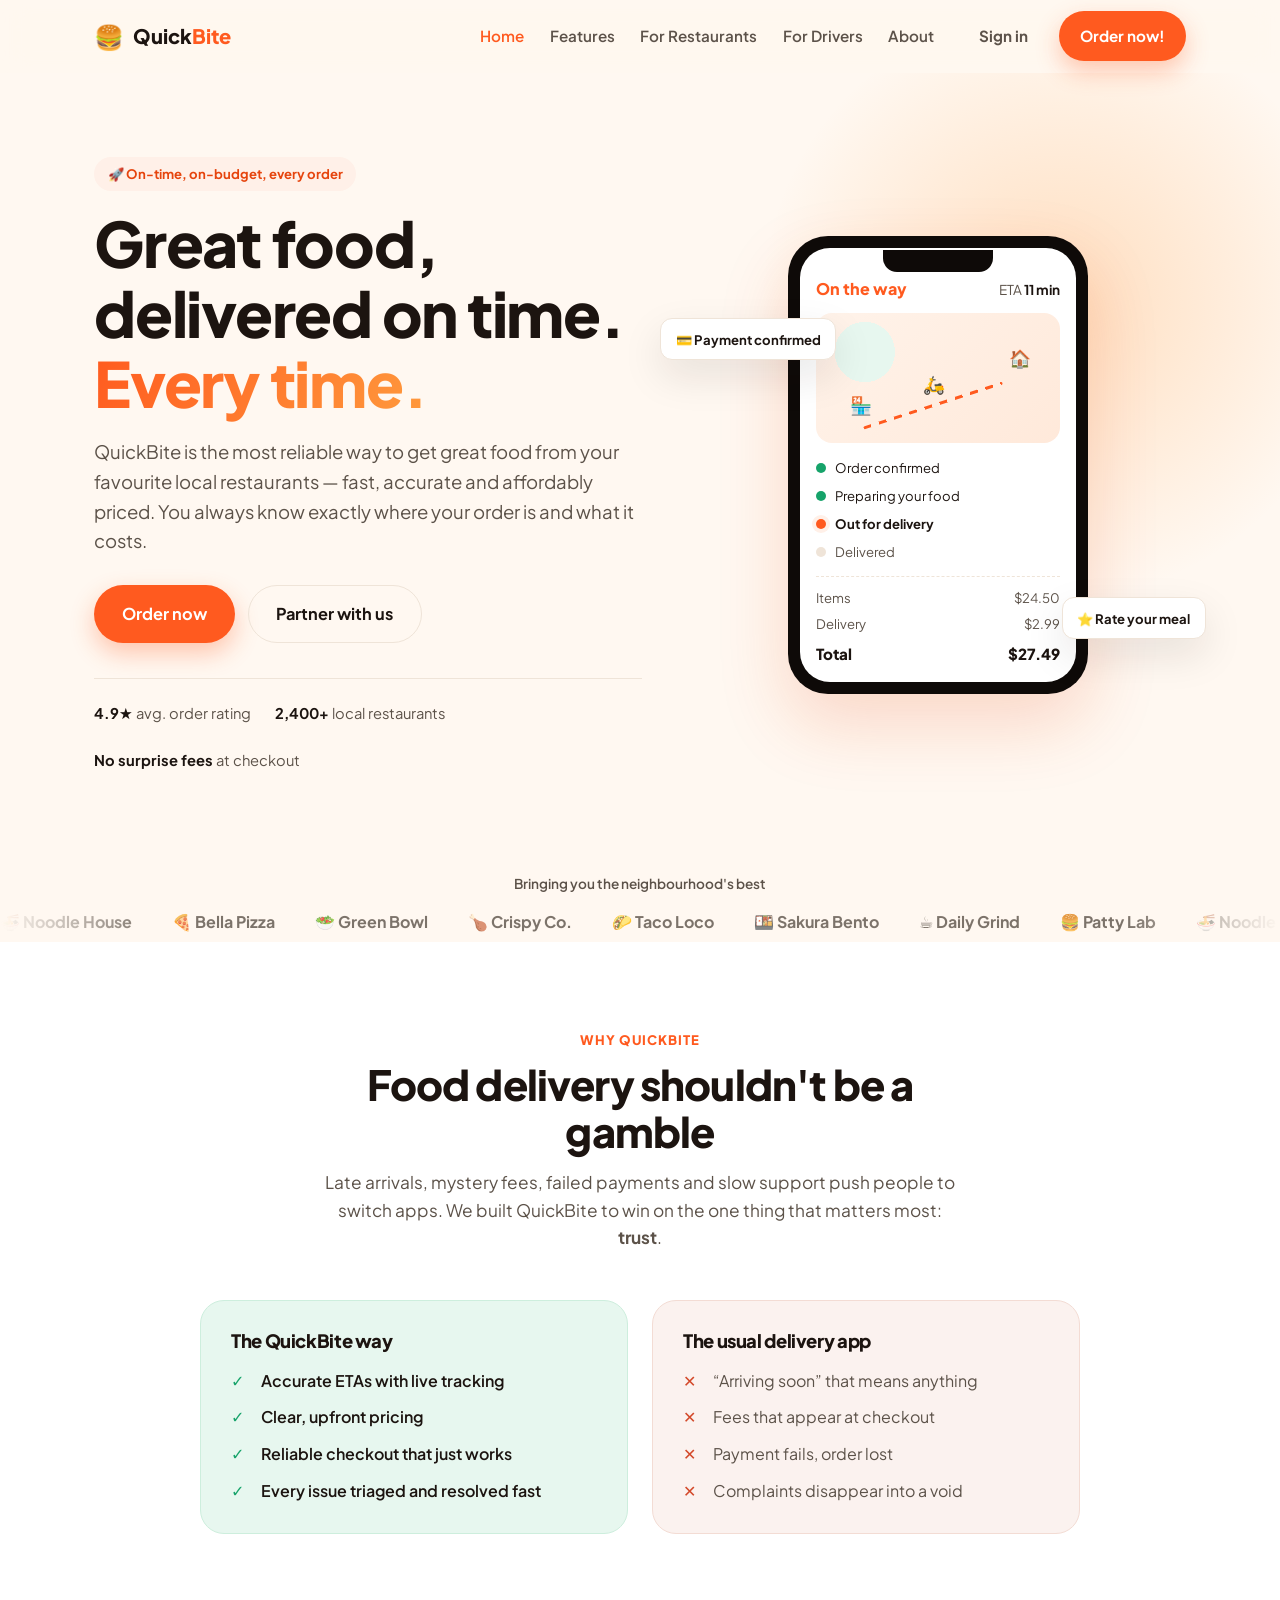
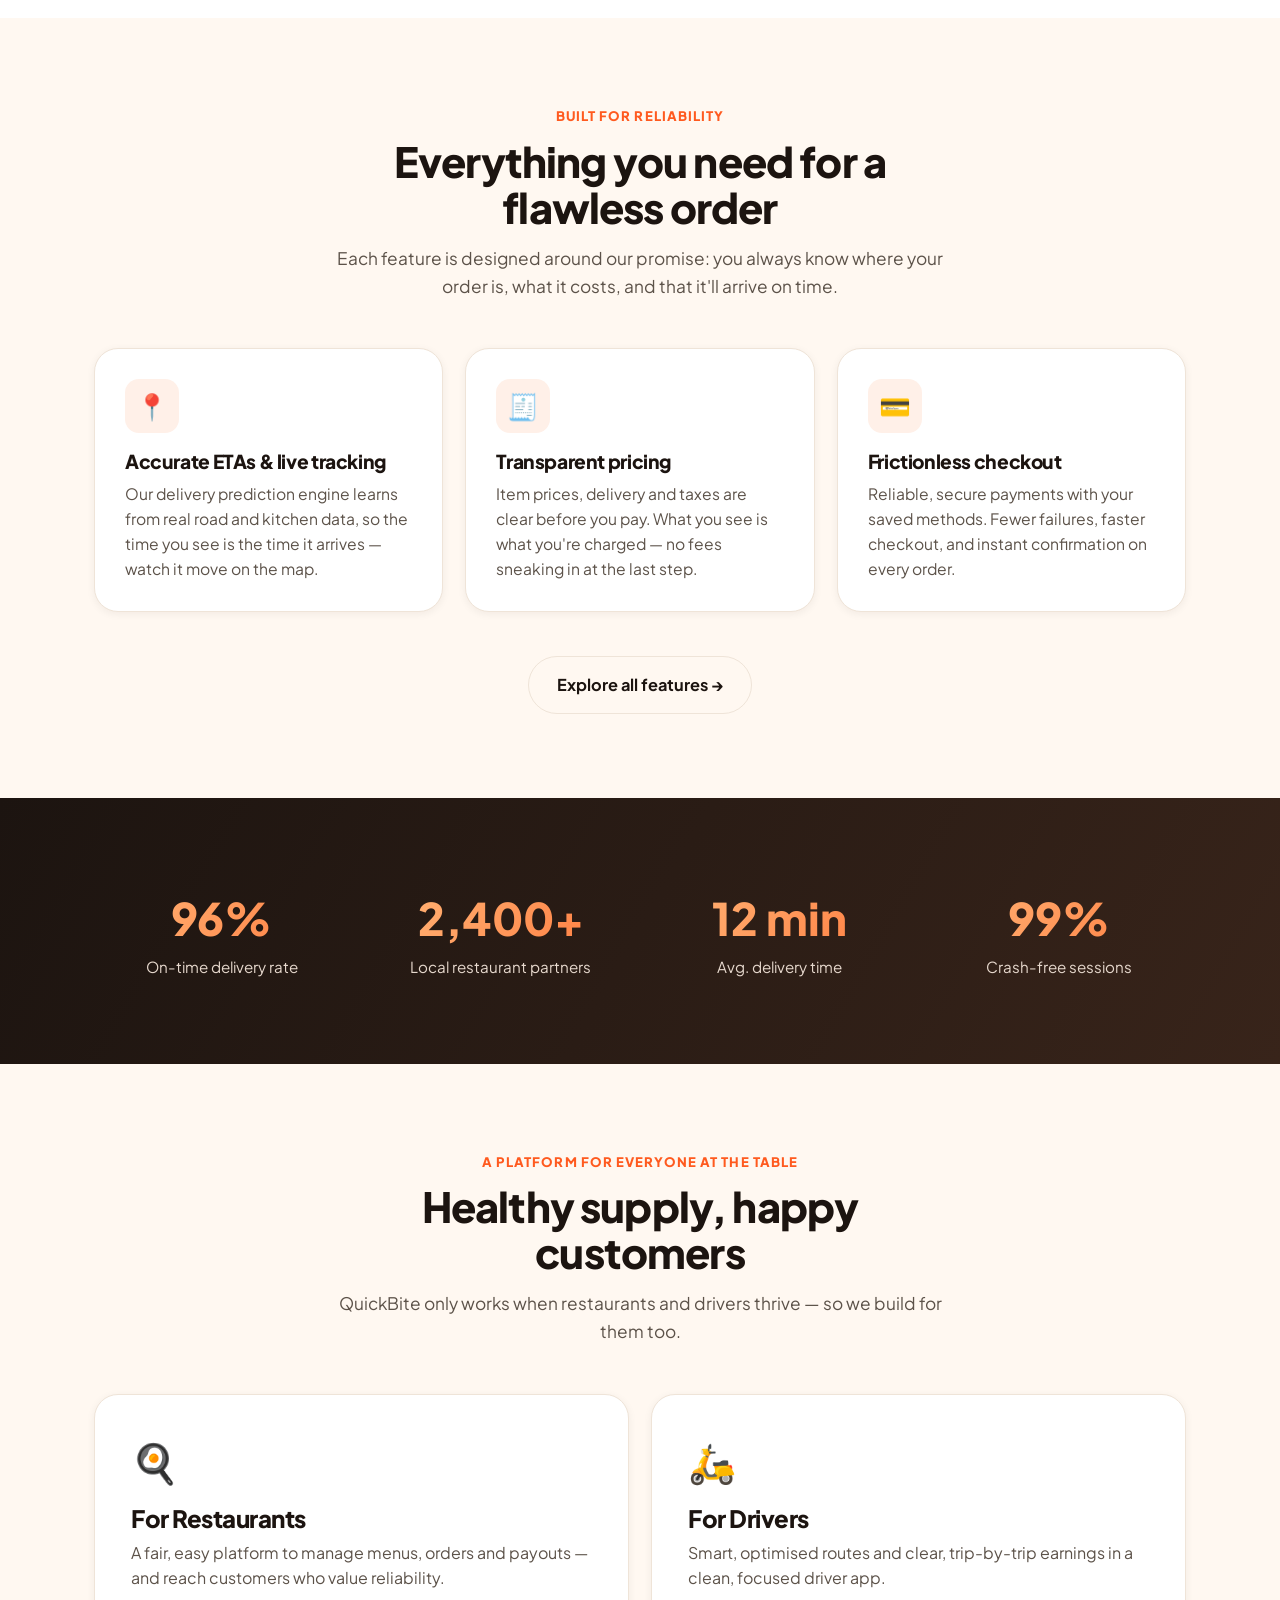
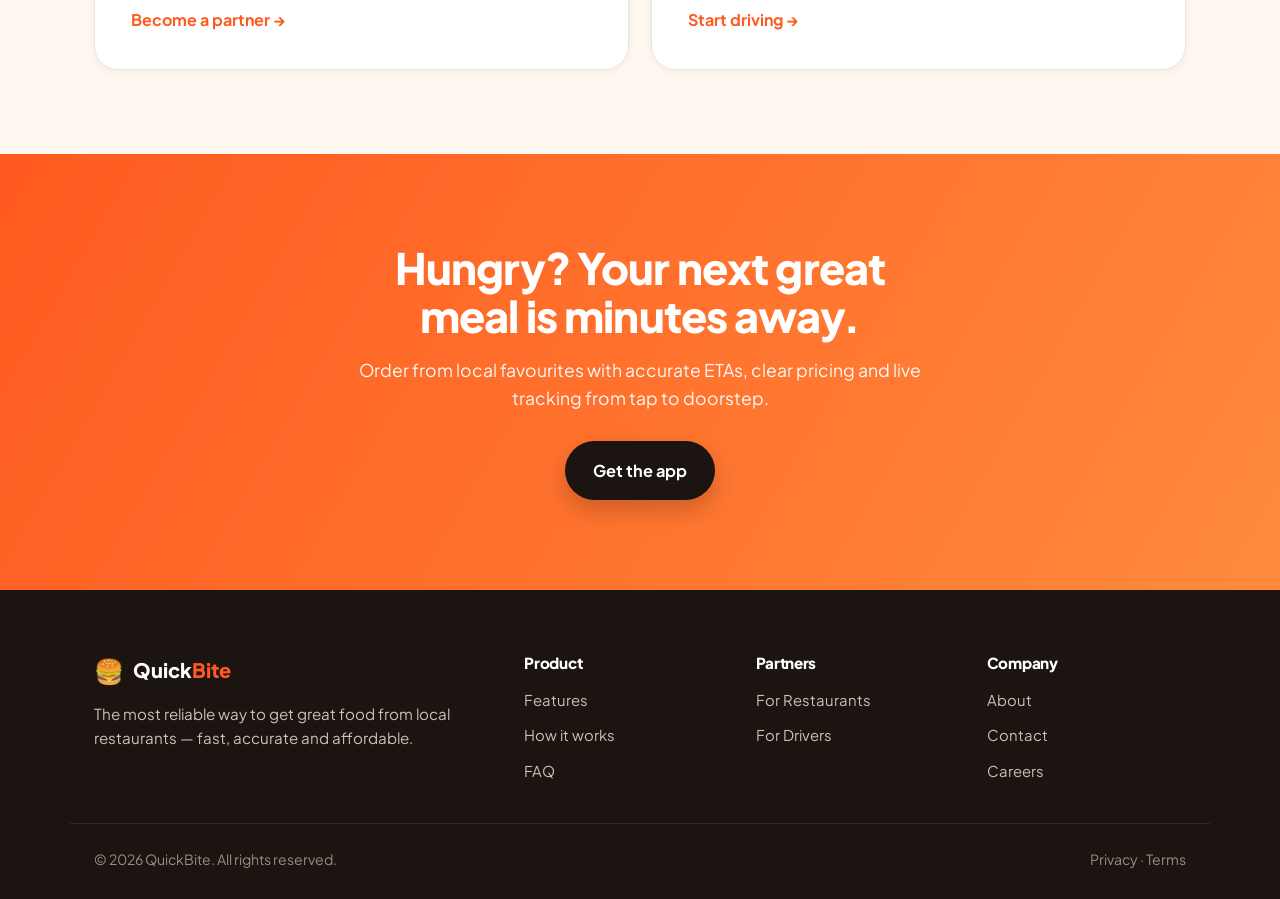
==== commit 01c1703b: "ADD !" ====
--- a/public/index.html
+++ b/public/index.html
@@ -31,7 +31,7 @@
       </nav>
       <div class="header-cta">
         <a href="#" class="btn btn-ghost">Sign in</a>
-        <a href="contact.html" class="btn btn-primary">Order now</a>
+        <a href="contact.html" class="btn btn-primary">Order now!</a>
       </div>
       <button class="nav-toggle" id="navToggle" aria-label="Open menu" aria-expanded="false" aria-controls="navLinks">
         <span></span><span></span><span></span>
